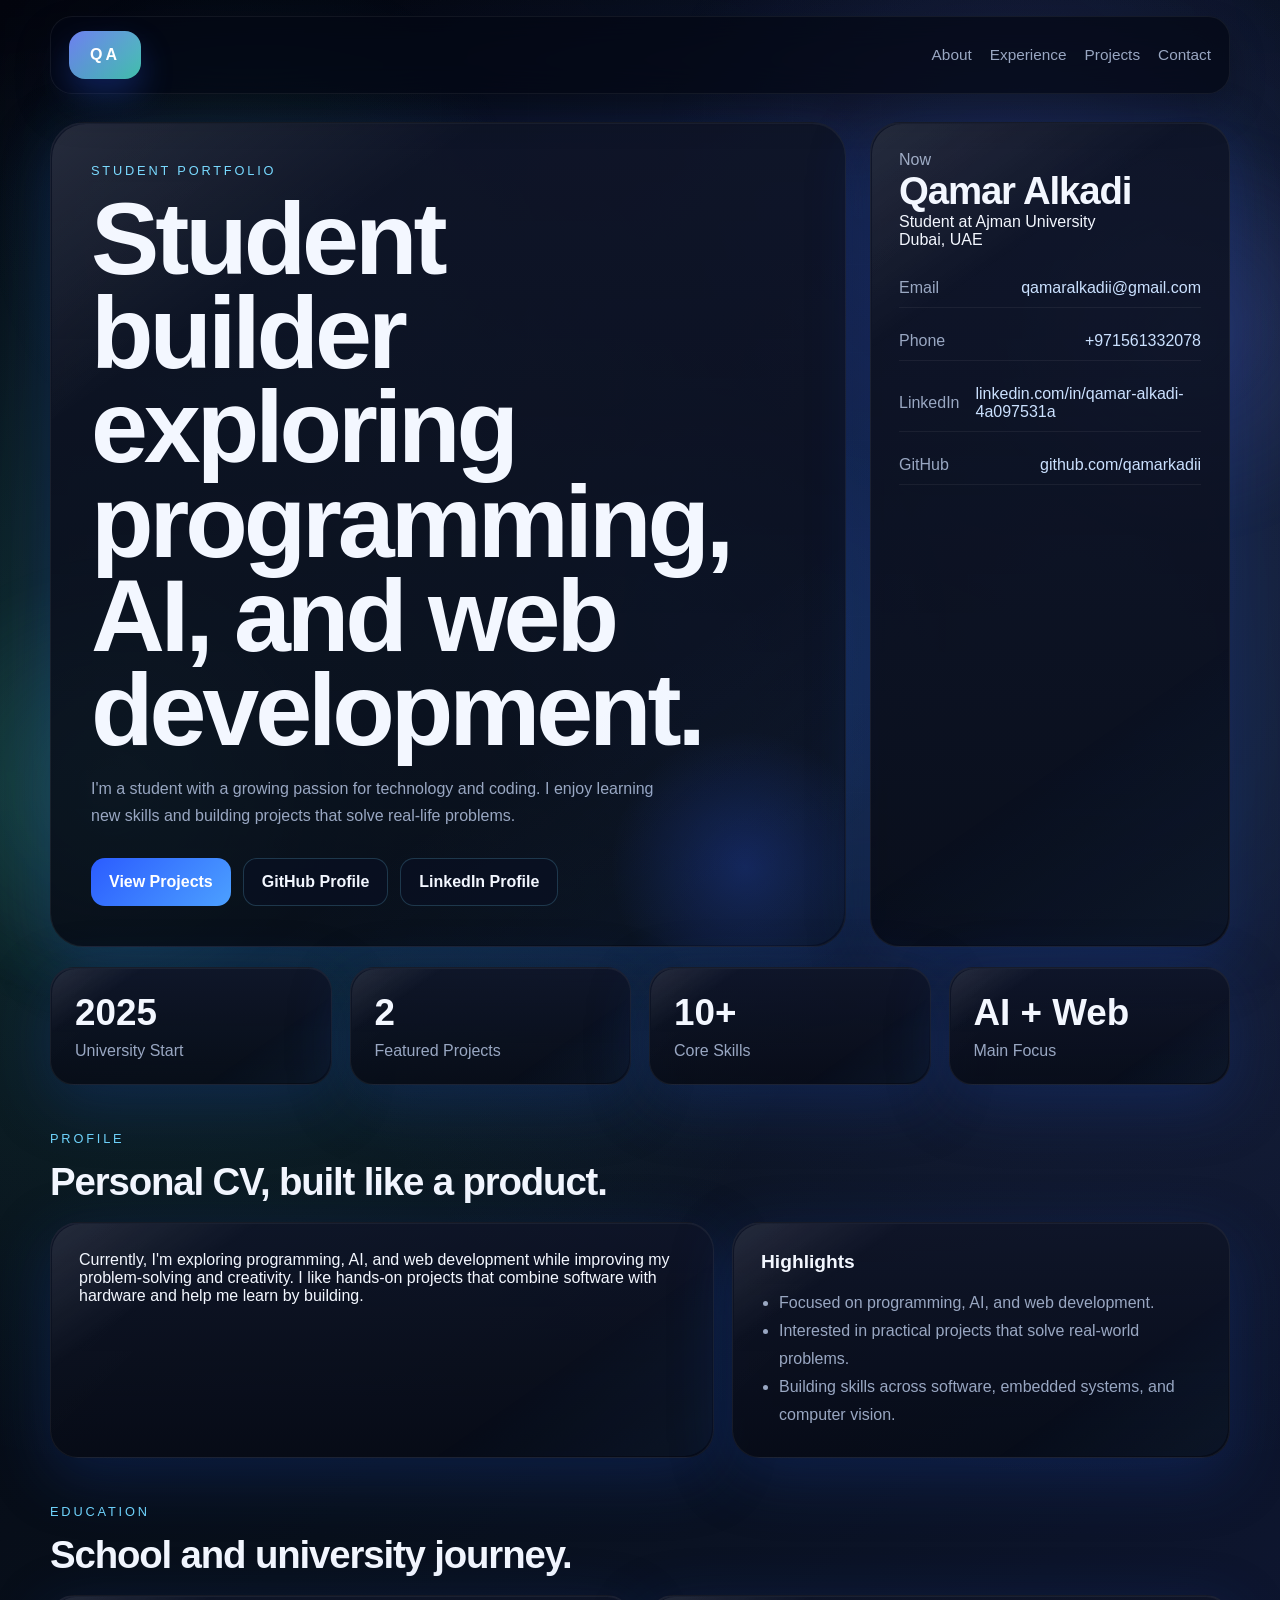
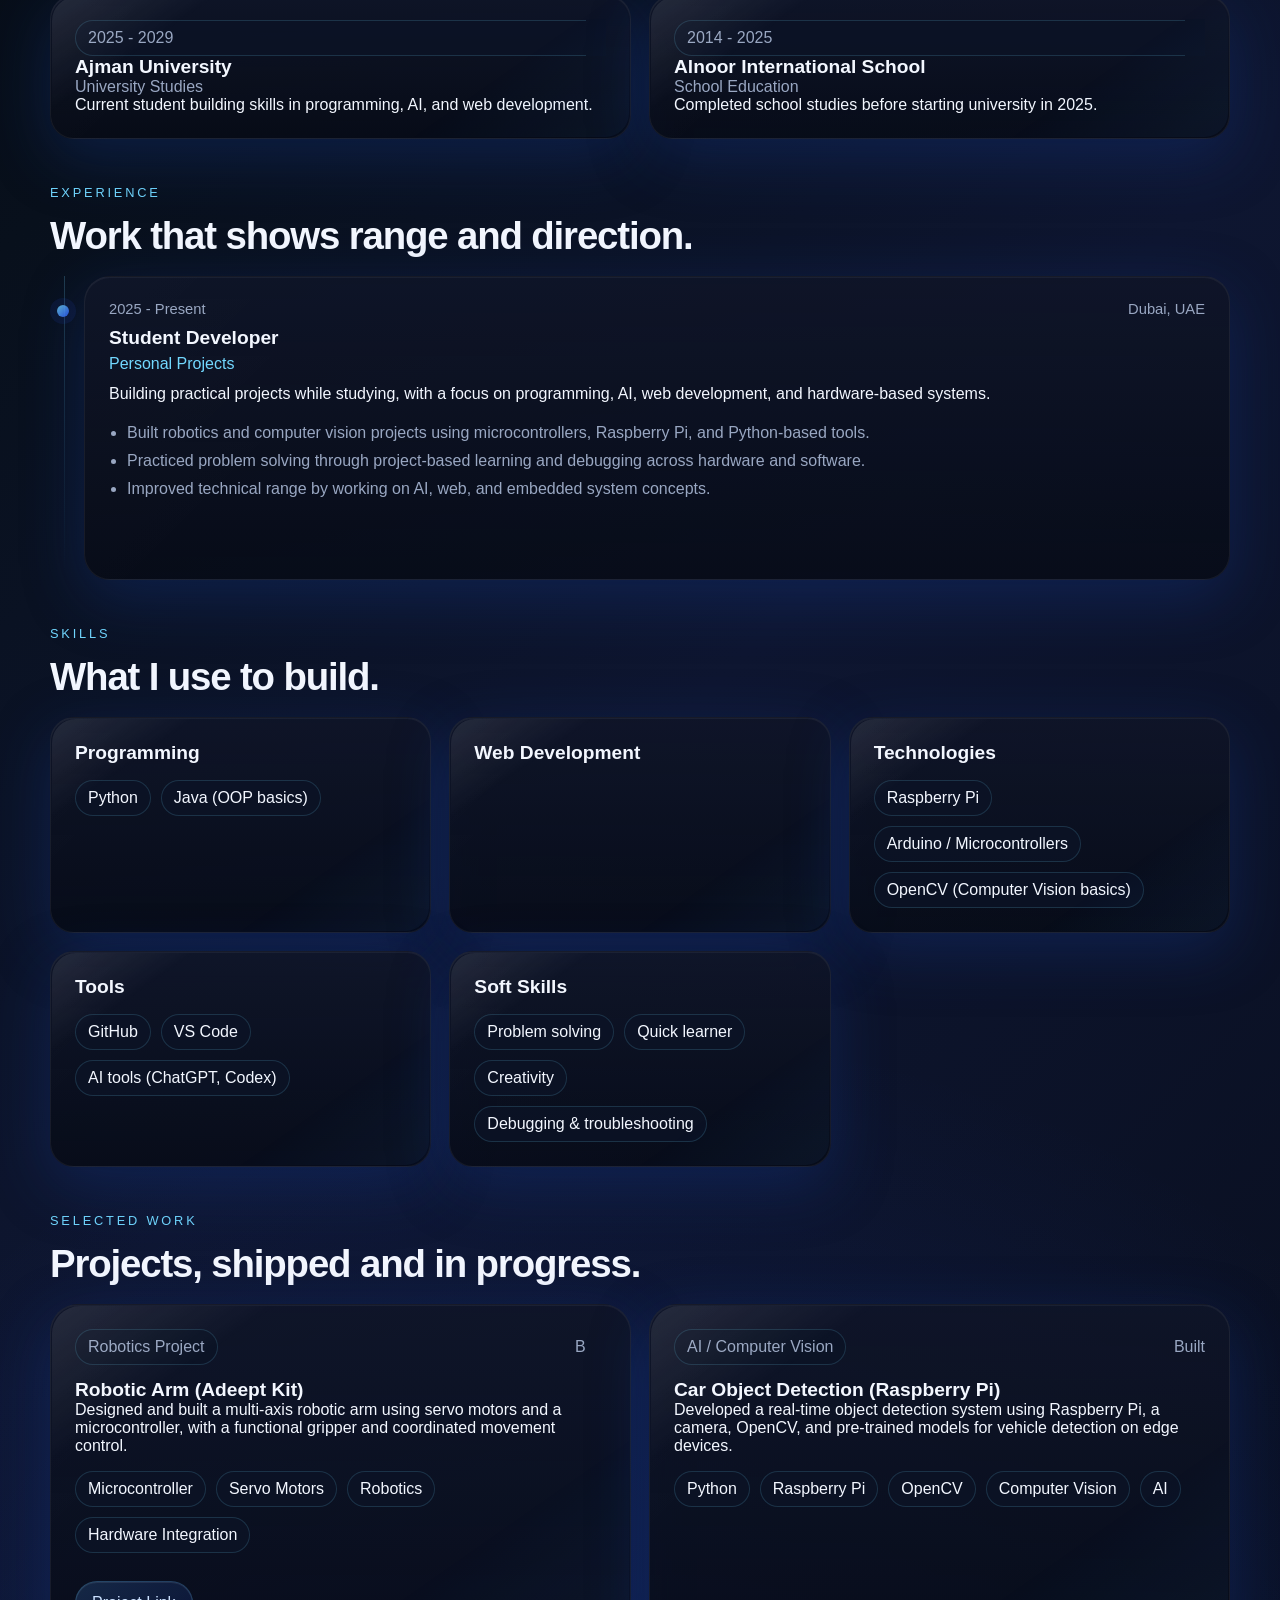
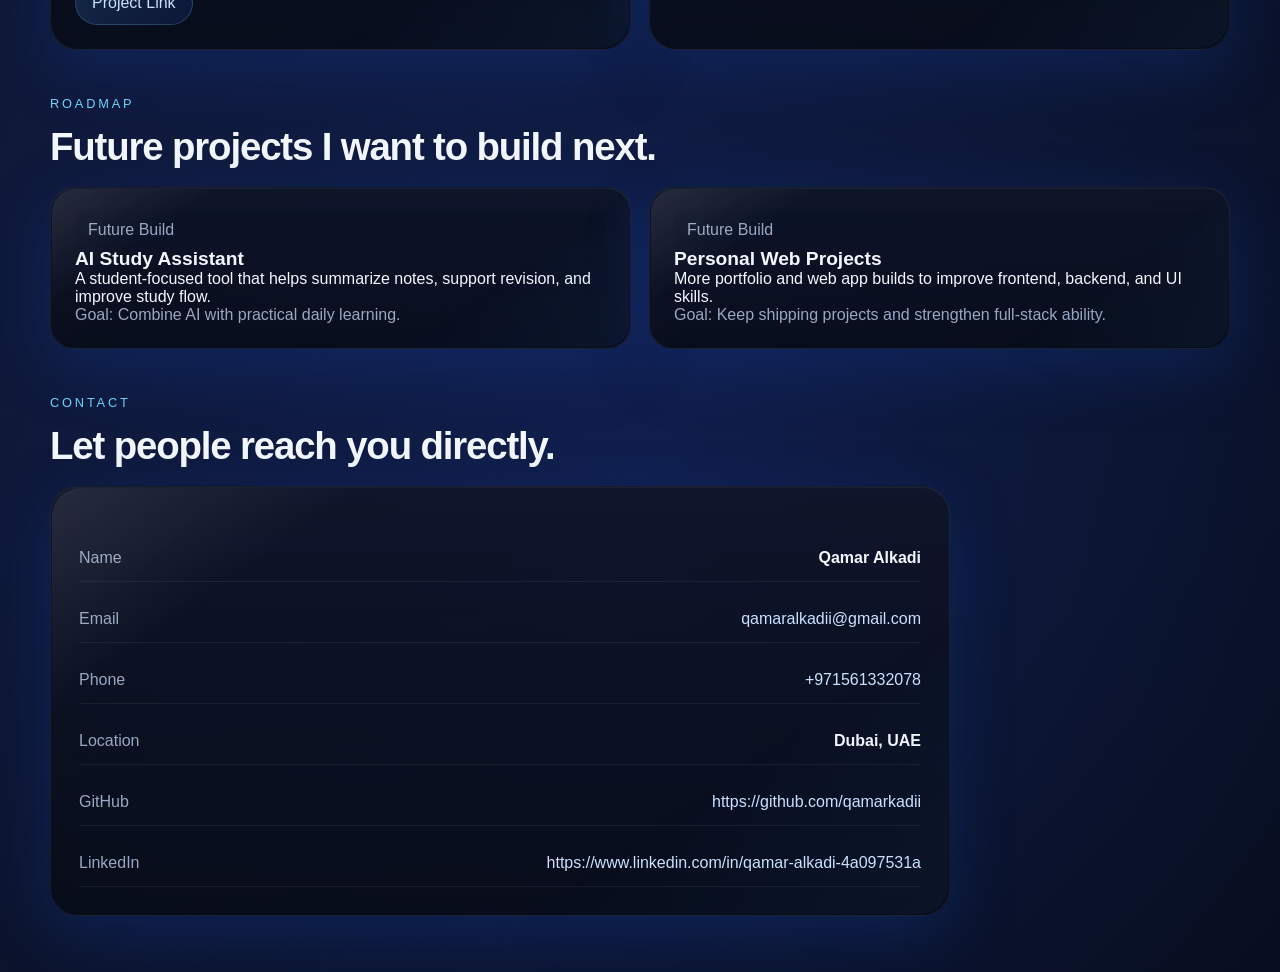
==== index.html @ 3e3adcb0 "Add files via upload" ====
<!DOCTYPE html>
<html lang="en">
<head>
    <meta charset="UTF-8">
    <meta name="viewport" content="width=device-width, initial-scale=1.0">
    <title>Qamar Alkadi | Portfolio</title>
    <link rel="stylesheet" href="static/styles.css">
</head>
<body>
    <div class="site-bg"></div>
    <header class="topbar">
        <a class="brand" href="portfolio.html">QA</a>
        <nav>
            <a href="#about">About</a>
            <a href="#experience">Experience</a>
            <a href="#projects">Projects</a>
            <a href="#contact">Contact</a>
        </nav>
    </header>

    <main class="shell">
        <section class="hero">
            <div class="hero-copy">
                <p class="eyebrow">Student Portfolio</p>
                <h1>Student builder exploring programming, AI, and web development.</h1>
                <p class="lead">I'm a student with a growing passion for technology and coding. I enjoy learning new skills and building projects that solve real-life problems.</p>
                <div class="hero-actions">
                    <a class="button button-primary" href="#projects">View Projects</a>
                    <a class="button button-secondary" href="https://github.com/qamarkadii" target="_blank" rel="noreferrer">GitHub Profile</a>
                    <a class="button button-secondary" href="https://www.linkedin.com/in/qamar-alkadi-4a097531a" target="_blank" rel="noreferrer">LinkedIn Profile</a>
                </div>
            </div>
            <aside class="hero-panel">
                <p class="hero-label">Now</p>
                <h2>Qamar Alkadi</h2>
                <p>Student at Ajman University</p>
                <p>Dubai, UAE</p>
                <ul class="contact-list compact">
                    <li><span>Email</span><a href="mailto:qamaralkadii@gmail.com">qamaralkadii@gmail.com</a></li>
                    <li><span>Phone</span><a href="tel:+971561332078">+971561332078</a></li>
                    <li><span>LinkedIn</span><a href="https://www.linkedin.com/in/qamar-alkadi-4a097531a" target="_blank" rel="noreferrer">linkedin.com/in/qamar-alkadi-4a097531a</a></li>
                    <li><span>GitHub</span><a href="https://github.com/qamarkadii" target="_blank" rel="noreferrer">github.com/qamarkadii</a></li>
                </ul>
            </aside>
        </section>

        <section class="stats-grid">
            <article class="stat-card">
                <span>2025</span>
                <p>University Start</p>
            </article>
            <article class="stat-card">
                <span>2</span>
                <p>Featured Projects</p>
            </article>
            <article class="stat-card">
                <span>10+</span>
                <p>Core Skills</p>
            </article>
            <article class="stat-card">
                <span>AI + Web</span>
                <p>Main Focus</p>
            </article>
        </section>

        <section class="section" id="about">
            <div class="section-heading">
                <p class="eyebrow">Profile</p>
                <h2>Personal CV, built like a product.</h2>
            </div>
            <div class="about-grid">
                <article class="panel">
                    <p>Currently, I'm exploring programming, AI, and web development while improving my problem-solving and creativity. I like hands-on projects that combine software with hardware and help me learn by building.</p>
                </article>
                <article class="panel">
                    <h3>Highlights</h3>
                    <ul class="bullet-list">
                        <li>Focused on programming, AI, and web development.</li>
                        <li>Interested in practical projects that solve real-world problems.</li>
                        <li>Building skills across software, embedded systems, and computer vision.</li>
                    </ul>
                </article>
            </div>
        </section>

        <section class="section">
            <div class="section-heading">
                <p class="eyebrow">Education</p>
                <h2>School and university journey.</h2>
            </div>
            <div class="education-grid">
                <article class="education-card">
                    <div class="section-chip">2025 - 2029</div>
                    <h3>Ajman University</h3>
                    <p class="education-degree">University Studies</p>
                    <p>Current student building skills in programming, AI, and web development.</p>
                </article>
                <article class="education-card">
                    <div class="section-chip">2014 - 2025</div>
                    <h3>Alnoor International School</h3>
                    <p class="education-degree">School Education</p>
                    <p>Completed school studies before starting university in 2025.</p>
                </article>
            </div>
        </section>

        <section class="section" id="experience">
            <div class="section-heading">
                <p class="eyebrow">Experience</p>
                <h2>Work that shows range and direction.</h2>
            </div>
            <div class="timeline">
                <article class="timeline-card">
                    <div class="timeline-meta">
                        <span>2025 - Present</span>
                        <span>Dubai, UAE</span>
                    </div>
                    <h3>Student Developer</h3>
                    <p class="timeline-company">Personal Projects</p>
                    <p>Building practical projects while studying, with a focus on programming, AI, web development, and hardware-based systems.</p>
                    <ul class="bullet-list">
                        <li>Built robotics and computer vision projects using microcontrollers, Raspberry Pi, and Python-based tools.</li>
                        <li>Practiced problem solving through project-based learning and debugging across hardware and software.</li>
                        <li>Improved technical range by working on AI, web, and embedded system concepts.</li>
                    </ul>
                    <ul class="tag-list">
                        <li>Python</li>
                        <li>Java</li>
                        <li>HTML</li>
                        <li>CSS</li>
                        <li>OpenCV</li>
                        <li>Raspberry Pi</li>
                        <li>Arduino</li>
                    </ul>
                </article>
            </div>
        </section>

        <section class="section">
            <div class="section-heading">
                <p class="eyebrow">Skills</p>
                <h2>What I use to build.</h2>
            </div>
            <div class="skills-grid">
                <article class="skill-card">
                    <h3>Programming</h3>
                    <ul class="tag-list">
                        <li>Python</li>
                        <li>Java (OOP basics)</li>
                    </ul>
                </article>
                <article class="skill-card">
                    <h3>Web Development</h3>
                    <ul class="tag-list">
                        <li>HTML</li>
                        <li>CSS</li>
                    </ul>
                </article>
                <article class="skill-card">
                    <h3>Technologies</h3>
                    <ul class="tag-list">
                        <li>Raspberry Pi</li>
                        <li>Arduino / Microcontrollers</li>
                        <li>OpenCV (Computer Vision basics)</li>
                    </ul>
                </article>
                <article class="skill-card">
                    <h3>Tools</h3>
                    <ul class="tag-list">
                        <li>GitHub</li>
                        <li>VS Code</li>
                        <li>AI tools (ChatGPT, Codex)</li>
                    </ul>
                </article>
                <article class="skill-card">
                    <h3>Soft Skills</h3>
                    <ul class="tag-list">
                        <li>Problem solving</li>
                        <li>Quick learner</li>
                        <li>Creativity</li>
                        <li>Debugging &amp; troubleshooting</li>
                    </ul>
                </article>
            </div>
        </section>

        <section class="section" id="projects">
            <div class="section-heading">
                <p class="eyebrow">Selected Work</p>
                <h2>Projects, shipped and in progress.</h2>
            </div>
            <div class="project-grid">
                <article class="project-card">
                    <div class="project-top">
                        <span class="section-chip">Robotics Project</span>
                        <span class="project-status">Built</span>
                    </div>
                    <h3>Robotic Arm (Adeept Kit)</h3>
                    <p>Designed and built a multi-axis robotic arm using servo motors and a microcontroller, with a functional gripper and coordinated movement control.</p>
                    <ul class="tag-list">
                        <li>Microcontroller</li>
                        <li>Servo Motors</li>
                        <li>Robotics</li>
                        <li>Hardware Integration</li>
                    </ul>
                    <div class="project-links">
                        <a href="https://github.com/qamarkadii" target="_blank" rel="noreferrer">Project Link</a>
                    </div>
                </article>
                <article class="project-card">
                    <div class="project-top">
                        <span class="section-chip">AI / Computer Vision</span>
                        <span class="project-status">Built</span>
                    </div>
                    <h3>Car Object Detection (Raspberry Pi)</h3>
                    <p>Developed a real-time object detection system using Raspberry Pi, a camera, OpenCV, and pre-trained models for vehicle detection on edge devices.</p>
                    <ul class="tag-list">
                        <li>Python</li>
                        <li>Raspberry Pi</li>
                        <li>OpenCV</li>
                        <li>Computer Vision</li>
                        <li>AI</li>
                    </ul>
                    <div class="project-links">
                        <a href="https://github.com/qamarkadii" target="_blank" rel="noreferrer">Project Link</a>
                    </div>
                </article>
            </div>
        </section>

        <section class="section">
            <div class="section-heading">
                <p class="eyebrow">Roadmap</p>
                <h2>Future projects I want to build next.</h2>
            </div>
            <div class="future-grid">
                <article class="future-card">
                    <div class="section-chip">Future Build</div>
                    <h3>AI Study Assistant</h3>
                    <p>A student-focused tool that helps summarize notes, support revision, and improve study flow.</p>
                    <p class="future-goal">Goal: Combine AI with practical daily learning.</p>
                </article>
                <article class="future-card">
                    <div class="section-chip">Future Build</div>
                    <h3>Personal Web Projects</h3>
                    <p>More portfolio and web app builds to improve frontend, backend, and UI skills.</p>
                    <p class="future-goal">Goal: Keep shipping projects and strengthen full-stack ability.</p>
                </article>
            </div>
        </section>

        <section class="section" id="contact">
            <div class="section-heading">
                <p class="eyebrow">Contact</p>
                <h2>Let people reach you directly.</h2>
            </div>
            <article class="panel contact-panel">
                <ul class="contact-list">
                    <li><span>Name</span><strong>Qamar Alkadi</strong></li>
                    <li><span>Email</span><a href="mailto:qamaralkadii@gmail.com">qamaralkadii@gmail.com</a></li>
                    <li><span>Phone</span><a href="tel:+971561332078">+971561332078</a></li>
                    <li><span>Location</span><strong>Dubai, UAE</strong></li>
                    <li><span>GitHub</span><a href="https://github.com/qamarkadii" target="_blank" rel="noreferrer">https://github.com/qamarkadii</a></li>
                    <li><span>LinkedIn</span><a href="https://www.linkedin.com/in/qamar-alkadi-4a097531a" target="_blank" rel="noreferrer">https://www.linkedin.com/in/qamar-alkadi-4a097531a</a></li>
                </ul>
            </article>
        </section>
    </main>

</body>
</html>
---- static/styles.css ----
:root {
    --bg: #05070d;
    --bg-soft: #0b1120;
    --panel: rgba(11, 17, 32, 0.78);
    --panel-strong: rgba(7, 11, 22, 0.94);
    --line: rgba(107, 153, 255, 0.16);
    --ink: #f3f7ff;
    --muted: #99a7c2;
    --blue: #2b5cff;
    --blue-soft: #4ca0ff;
    --blue-deep: #0f1b45;
    --cyan: #72d8ff;
    --violet: #7286ff;
    --teal: #52f3d5;
    --glow: 0 18px 60px rgba(21, 57, 144, 0.35);
    --shadow-deep: 0 30px 80px rgba(2, 6, 20, 0.55);
    --lift: translateY(-8px) rotateX(4deg) rotateY(-4deg);
}

* {
    box-sizing: border-box;
}

html {
    scroll-behavior: smooth;
}

body {
    position: relative;
    margin: 0;
    min-height: 100vh;
    font-family: "Segoe UI", "Trebuchet MS", sans-serif;
    color: var(--ink);
    background:
        radial-gradient(circle at 12% 18%, rgba(82, 243, 213, 0.16), transparent 20%),
        radial-gradient(circle at 84% 14%, rgba(114, 134, 255, 0.18), transparent 24%),
        radial-gradient(circle at 50% 88%, rgba(43, 92, 255, 0.20), transparent 28%),
        linear-gradient(135deg, #02040b 0%, #08101c 34%, #0e1631 55%, #060a14 100%);
}

body::before,
body::after {
    content: "";
    position: fixed;
    inset: 0;
    pointer-events: none;
}

body::before {
    z-index: -3;
    background:
        linear-gradient(rgba(255, 255, 255, 0.028) 1px, transparent 1px),
        linear-gradient(90deg, rgba(255, 255, 255, 0.028) 1px, transparent 1px);
    background-size: 88px 88px;
    mask-image: radial-gradient(circle at center, black 45%, transparent 88%);
    opacity: 0.38;
}

body::after {
    z-index: -3;
    background: conic-gradient(from 180deg at 50% 50%, rgba(82, 243, 213, 0.08), rgba(114, 134, 255, 0.08), rgba(43, 92, 255, 0.08), rgba(82, 243, 213, 0.08));
    filter: blur(80px);
    opacity: 0.65;
}

a {
    color: #cbe1ff;
    text-decoration: none;
    transition: color 180ms ease, text-shadow 180ms ease, opacity 180ms ease;
}

a:hover {
    color: #ffffff;
    text-shadow: 0 0 18px rgba(114, 216, 255, 0.45);
}

.site-bg,
.site-bg::before,
.site-bg::after {
    content: "";
    position: fixed;
    pointer-events: none;
}

.site-bg {
    inset: 0;
    z-index: -2;
    background:
        radial-gradient(circle at 20% 25%, rgba(82, 243, 213, 0.08), transparent 22%),
        radial-gradient(circle at 78% 18%, rgba(114, 134, 255, 0.10), transparent 28%),
        radial-gradient(circle at 55% 70%, rgba(43, 92, 255, 0.14), transparent 26%);
}

.site-bg::before {
    top: 120px;
    right: -120px;
    width: 420px;
    height: 420px;
    border-radius: 999px;
    filter: blur(16px);
    background: radial-gradient(circle, rgba(114, 134, 255, 0.20), transparent 68%);
}

.site-bg::after {
    bottom: -120px;
    left: -120px;
    width: 460px;
    height: 460px;
    border-radius: 999px;
    filter: blur(18px);
    background: radial-gradient(circle, rgba(82, 243, 213, 0.16), transparent 68%);
}

.mouse-glow {
    position: fixed;
    top: 0;
    left: 0;
    width: 320px;
    height: 320px;
    margin: -160px 0 0 -160px;
    border-radius: 50%;
    pointer-events: none;
    z-index: 0;
    opacity: 0;
    background:
        radial-gradient(circle, rgba(114, 216, 255, 0.18) 0%, rgba(76, 160, 255, 0.12) 28%, rgba(82, 243, 213, 0.10) 44%, transparent 72%);
    filter: blur(18px);
    mix-blend-mode: screen;
    transition: opacity 220ms ease, width 220ms ease, height 220ms ease, margin 220ms ease;
}

body.has-mouse-glow .mouse-glow {
    opacity: 1;
}

.mouse-glow.is-strong {
    width: 420px;
    height: 420px;
    margin: -210px 0 0 -210px;
}

.topbar {
    position: sticky;
    top: 0;
    z-index: 10;
    display: flex;
    justify-content: space-between;
    align-items: center;
    width: min(1180px, calc(100% - 32px));
    margin: 16px auto 0;
    padding: 14px 18px;
    border: 1px solid rgba(255, 255, 255, 0.06);
    border-radius: 22px;
    background: rgba(3, 8, 20, 0.72);
    box-shadow: 0 18px 36px rgba(0, 0, 0, 0.24);
    backdrop-filter: blur(16px);
}

.brand {
    display: inline-flex;
    align-items: center;
    justify-content: center;
    min-width: 72px;
    min-height: 48px;
    padding: 0 18px;
    border-radius: 16px;
    background:
        linear-gradient(135deg, rgba(114, 134, 255, 0.92), rgba(82, 243, 213, 0.78)),
        linear-gradient(180deg, rgba(255, 255, 255, 0.20), transparent);
    color: #fff;
    font-weight: 800;
    letter-spacing: 0.18em;
    box-shadow: 0 16px 32px rgba(43, 92, 255, 0.28);
}

nav {
    display: flex;
    gap: 18px;
    flex-wrap: wrap;
}

nav a {
    color: var(--muted);
    font-size: 0.96rem;
    position: relative;
}

nav a:hover {
    color: var(--ink);
}

nav a::after,
.project-links a::after,
.contact-list a::after {
    content: "";
    position: absolute;
    left: 0;
    bottom: -4px;
    width: 100%;
    height: 1px;
    transform: scaleX(0);
    transform-origin: left;
    background: linear-gradient(90deg, var(--cyan), transparent);
    transition: transform 180ms ease;
}

nav a:hover::after,
.project-links a:hover::after,
.contact-list a:hover::after {
    transform: scaleX(1);
}

.shell,
.editor-shell {
    width: min(1180px, calc(100% - 32px));
    margin: 0 auto;
    padding: 28px 0 56px;
    position: relative;
    z-index: 1;
}

.hero {
    display: grid;
    grid-template-columns: minmax(0, 1.35fr) 360px;
    gap: 24px;
    align-items: stretch;
    min-height: 74vh;
}

.hero-copy,
.hero-panel,
.panel,
.stat-card,
.education-card,
.timeline-card,
.project-card,
.future-card,
.skill-card,
.editor-panel {
    border: 1px solid rgba(255, 255, 255, 0.06);
    background:
        linear-gradient(180deg, rgba(15, 21, 40, 0.92), rgba(7, 11, 22, 0.84)),
        linear-gradient(135deg, rgba(255, 255, 255, 0.03), transparent 42%);
    box-shadow: var(--glow), inset 0 1px 0 rgba(255, 255, 255, 0.05);
    transform-style: preserve-3d;
    transition: transform 220ms ease, box-shadow 220ms ease, border-color 220ms ease;
}

.hero-copy:hover,
.hero-panel:hover,
.panel:hover,
.stat-card:hover,
.education-card:hover,
.timeline-card:hover,
.project-card:hover,
.future-card:hover,
.skill-card:hover {
    transform: var(--lift);
    box-shadow: var(--glow), var(--shadow-deep);
    border-color: rgba(114, 216, 255, 0.22);
}

.hero-copy {
    position: relative;
    padding: 40px;
    border-radius: 34px;
    overflow: hidden;
}

.hero-copy::after {
    content: "";
    position: absolute;
    inset: auto -40px -60px auto;
    width: 280px;
    height: 280px;
    border-radius: 50%;
    background: radial-gradient(circle, rgba(43, 92, 255, 0.25), transparent 68%);
}

.hero-copy::before,
.hero-panel::before,
.panel::before,
.stat-card::before,
.education-card::before,
.timeline-card::before,
.project-card::before,
.future-card::before,
.skill-card::before {
    content: "";
    position: absolute;
    inset: 1px;
    border-radius: inherit;
    background: linear-gradient(145deg, rgba(255, 255, 255, 0.12), transparent 22%, transparent 70%, rgba(76, 160, 255, 0.08));
    pointer-events: none;
    opacity: 0.8;
}

.hero-panel {
    position: relative;
    padding: 28px;
    border-radius: 30px;
}

.eyebrow {
    margin: 0 0 14px;
    font-size: 0.8rem;
    color: var(--cyan);
    letter-spacing: 0.22em;
    text-transform: uppercase;
}

h1,
h2,
h3,
p {
    margin: 0;
}

h1 {
    max-width: 10ch;
    font-size: clamp(3.2rem, 8vw, 6.4rem);
    line-height: 0.92;
    letter-spacing: -0.04em;
}

h2 {
    font-size: clamp(1.8rem, 3vw, 2.8rem);
    letter-spacing: -0.03em;
}

h3 {
    font-size: 1.2rem;
}

.lead {
    max-width: 64ch;
    margin-top: 18px;
    color: var(--muted);
    line-height: 1.7;
}

.hero-actions,
.editor-actions,
.project-links {
    display: flex;
    gap: 12px;
    flex-wrap: wrap;
    margin-top: 28px;
}

.button {
    display: inline-flex;
    align-items: center;
    justify-content: center;
    min-height: 48px;
    padding: 0 18px;
    border-radius: 14px;
    font-weight: 700;
}

.button-primary {
    background: linear-gradient(135deg, var(--blue), var(--blue-soft));
    color: #fff;
}

.button-secondary {
    border: 1px solid rgba(114, 216, 255, 0.2);
    background: rgba(10, 17, 35, 0.74);
    color: var(--ink);
}

.hero-label,
.timeline-meta,
.section-chip,
.project-status,
.education-degree,
.future-goal,
.contact-list span {
    color: var(--muted);
}

.contact-list {
    list-style: none;
    padding: 0;
    margin: 20px 0 0;
    display: grid;
    gap: 14px;
}

.contact-list li {
    display: flex;
    justify-content: space-between;
    gap: 16px;
    align-items: center;
    padding: 14px 0;
    border-bottom: 1px solid rgba(255, 255, 255, 0.06);
}

.contact-list.compact li {
    padding: 10px 0;
}

.stats-grid,
.about-grid,
.education-grid,
.skills-grid,
.project-grid,
.future-grid {
    display: grid;
    gap: 18px;
}

.stats-grid {
    margin-top: 20px;
    grid-template-columns: repeat(4, minmax(0, 1fr));
}

.stat-card,
.education-card,
.future-card,
.skill-card {
    padding: 24px;
    border-radius: 24px;
}

.stat-card span {
    display: block;
    font-size: 2.3rem;
    font-weight: 800;
    margin-bottom: 8px;
}

.stat-card p {
    color: var(--muted);
}

.section {
    margin-top: 28px;
    padding-top: 18px;
}

.section-heading {
    margin-bottom: 18px;
}

.about-grid {
    grid-template-columns: 1.2fr 0.9fr;
}

.panel {
    position: relative;
    padding: 28px;
    border-radius: 28px;
}

.bullet-list {
    margin: 16px 0 0;
    padding-left: 18px;
    color: var(--muted);
    line-height: 1.75;
}

.education-grid {
    grid-template-columns: repeat(2, minmax(0, 1fr));
}

.timeline {
    position: relative;
    display: grid;
    gap: 18px;
}

.timeline::before {
    content: "";
    position: absolute;
    top: 0;
    bottom: 0;
    left: 14px;
    width: 1px;
    background: linear-gradient(180deg, rgba(114, 216, 255, 0.22), rgba(43, 92, 255, 0));
}

.timeline-card {
    position: relative;
    margin-left: 34px;
    padding: 24px;
    border-radius: 26px;
}

.timeline-card::before {
    content: "";
    position: absolute;
    top: 28px;
    left: -28px;
    width: 12px;
    height: 12px;
    border-radius: 50%;
    background: linear-gradient(135deg, var(--cyan), var(--blue));
    box-shadow: 0 0 0 7px rgba(43, 92, 255, 0.12);
}

.timeline-meta {
    display: flex;
    justify-content: space-between;
    gap: 12px;
    font-size: 0.92rem;
    margin-bottom: 10px;
}

.timeline-company {
    margin: 6px 0 12px;
    color: var(--cyan);
}

.skills-grid {
    grid-template-columns: repeat(3, minmax(0, 1fr));
}

.tag-list {
    list-style: none;
    padding: 0;
    margin: 16px 0 0;
    display: flex;
    flex-wrap: wrap;
    gap: 10px;
}

.tag-list li,
.section-chip {
    padding: 8px 12px;
    border-radius: 999px;
    border: 1px solid rgba(114, 216, 255, 0.16);
    background: rgba(12, 19, 38, 0.8);
}

.project-grid {
    grid-template-columns: repeat(2, minmax(0, 1fr));
}

.project-card {
    position: relative;
    padding: 24px;
    border-radius: 28px;
}

.project-top {
    display: flex;
    justify-content: space-between;
    gap: 12px;
    align-items: center;
    margin-bottom: 14px;
}

.future-grid {
    grid-template-columns: repeat(2, minmax(0, 1fr));
}

.contact-panel {
    max-width: 900px;
}

.editor-body {
    background:
        radial-gradient(circle at top right, rgba(43, 92, 255, 0.22), transparent 28%),
        linear-gradient(180deg, #04070d, #091120);
}

.editor-panel {
    padding: 32px;
    border-radius: 30px;
    margin-top: 18px;
}

.project-links a,
.contact-list a {
    position: relative;
    z-index: 3;
    pointer-events: auto;
}

.project-links a {
    display: inline-flex;
    align-items: center;
    gap: 10px;
    padding: 12px 16px;
    border-radius: 999px;
    background: linear-gradient(135deg, rgba(76, 160, 255, 0.18), rgba(43, 92, 255, 0.12));
    border: 1px solid rgba(114, 216, 255, 0.2);
    box-shadow: inset 0 1px 0 rgba(255, 255, 255, 0.08);
}

.hero-actions a,
nav a,
.brand {
    position: relative;
    z-index: 3;
    pointer-events: auto;
}

.project-links a:hover {
    background: linear-gradient(135deg, rgba(76, 160, 255, 0.26), rgba(43, 92, 255, 0.18));
}

textarea {
    width: 100%;
    min-height: 70vh;
    margin-top: 18px;
    padding: 18px;
    border-radius: 18px;
    border: 1px solid rgba(114, 216, 255, 0.16);
    background: rgba(5, 10, 20, 0.94);
    color: var(--ink);
    font: 14px/1.6 "Consolas", "Courier New", monospace;
    resize: vertical;
}

.save-message {
    margin-top: 12px;
    color: var(--cyan);
}

@media (max-width: 980px) {
    .hero,
    .about-grid,
    .education-grid,
    .skills-grid,
    .project-grid,
    .future-grid,
    .stats-grid {
        grid-template-columns: 1fr;
    }

    .hero {
        min-height: auto;
    }
}

@media (max-width: 700px) {
    .mouse-glow {
        display: none;
    }

    .topbar {
        align-items: flex-start;
        flex-direction: column;
        gap: 14px;
    }

    nav {
        gap: 12px;
    }

    .hero-copy,
    .hero-panel,
    .panel,
    .timeline-card,
    .project-card,
    .education-card,
    .future-card,
    .skill-card,
    .stat-card,
    .editor-panel {
        border-radius: 22px;
        padding: 20px;
    }

    h1 {
        font-size: clamp(2.5rem, 14vw, 4rem);
    }

    .timeline-card {
        margin-left: 24px;
    }

    .timeline-card::before {
        left: -20px;
    }
}
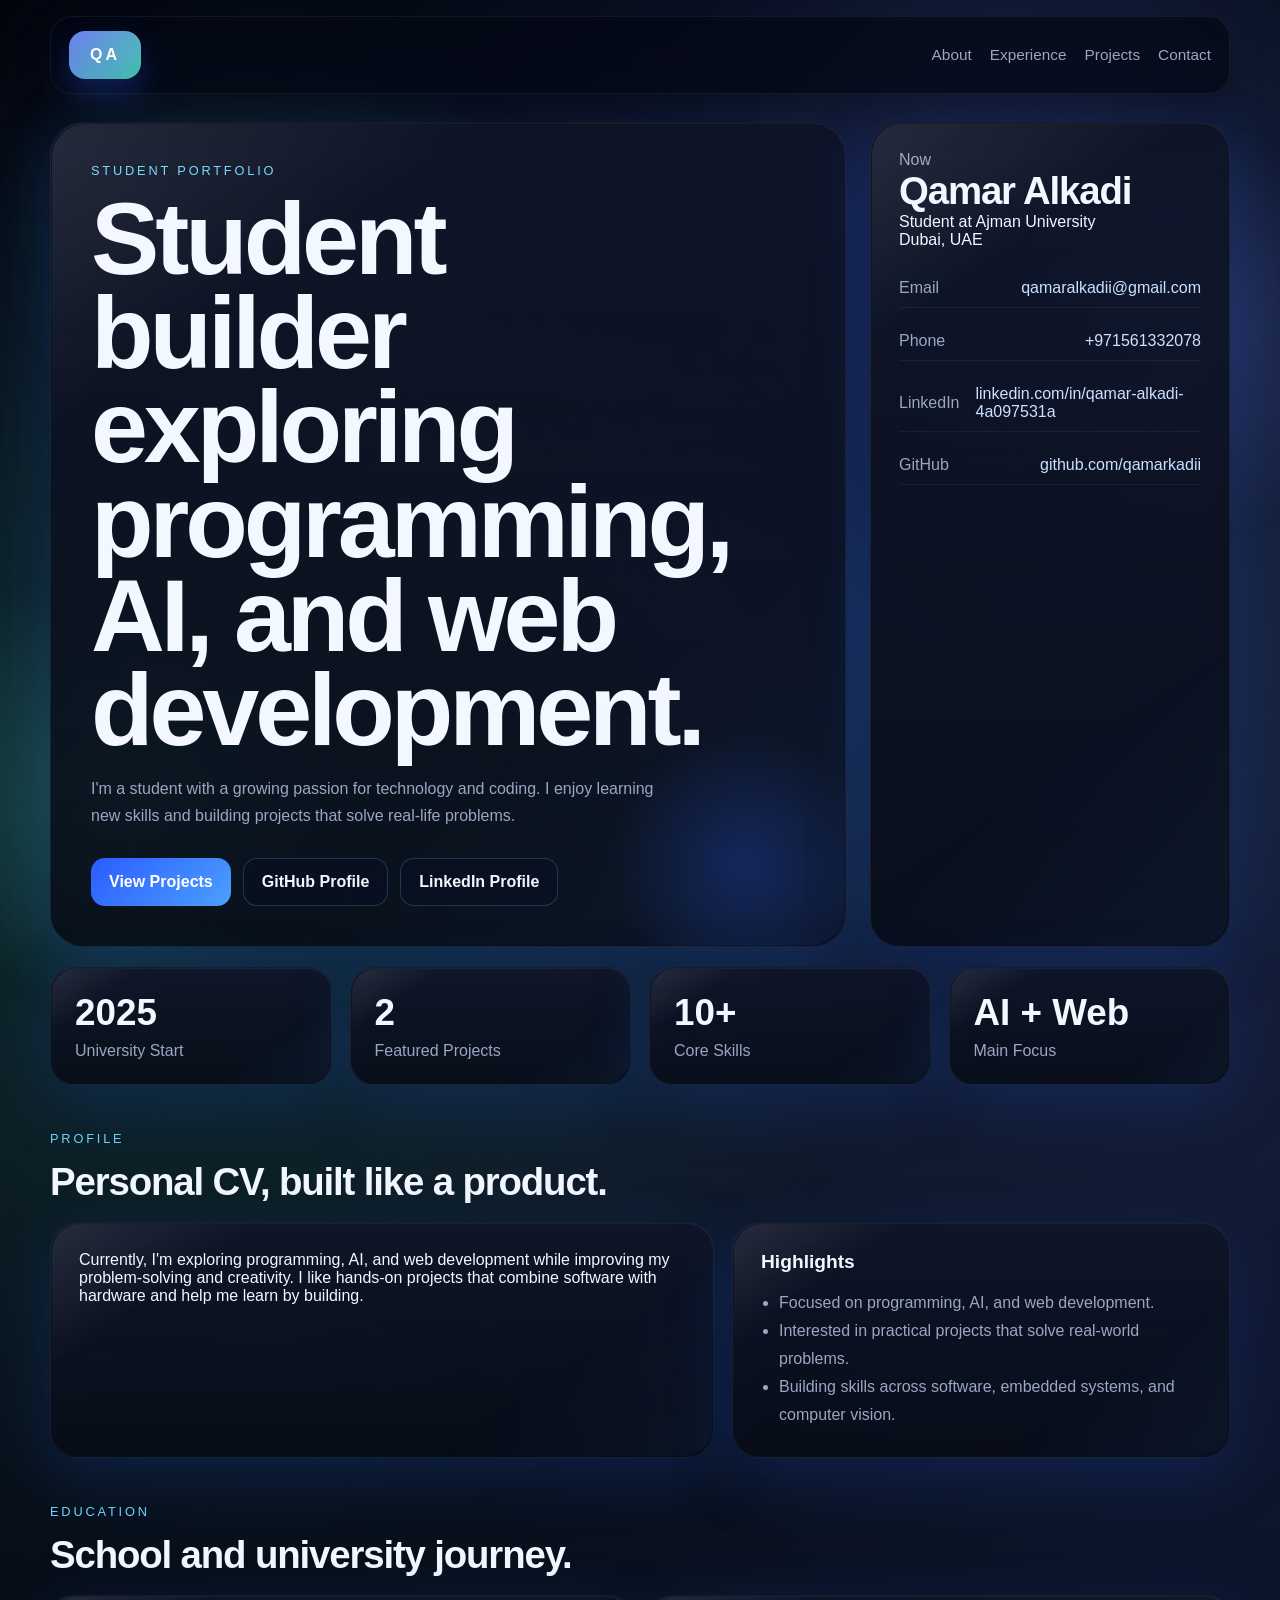
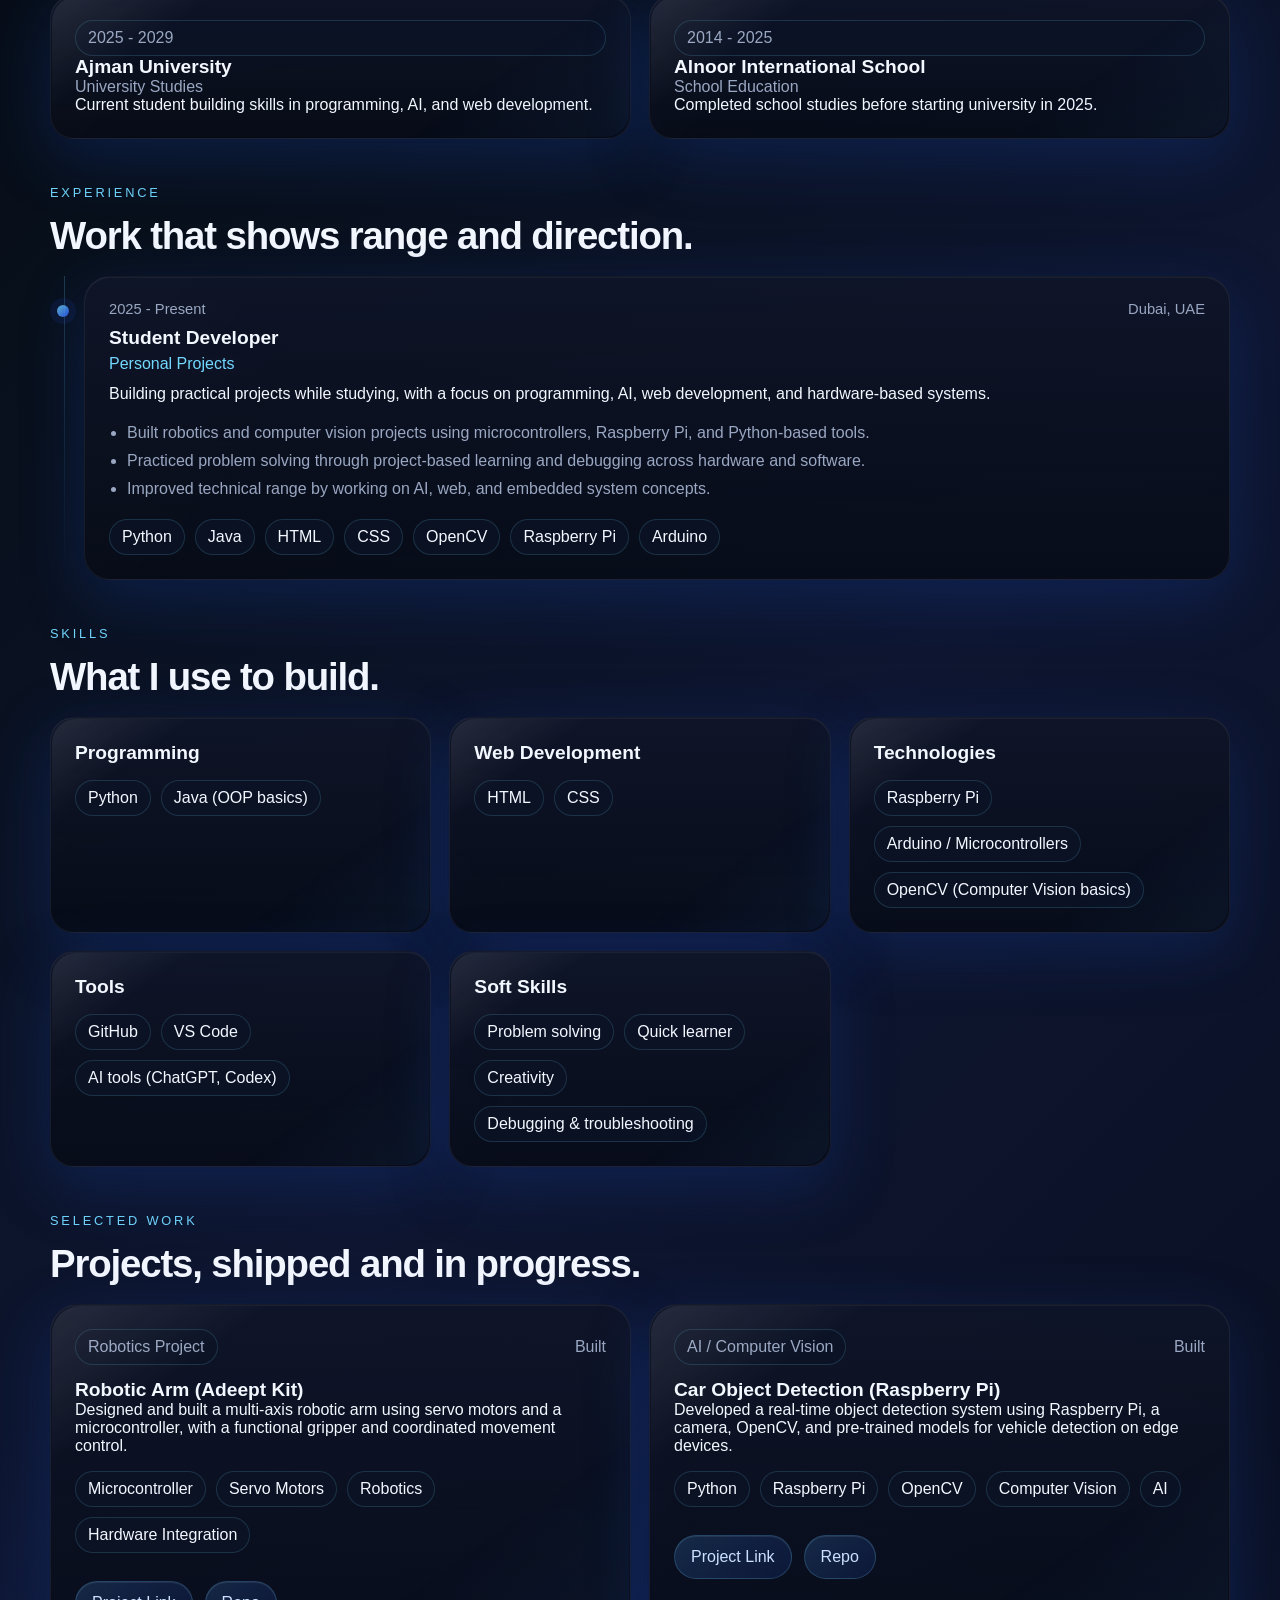
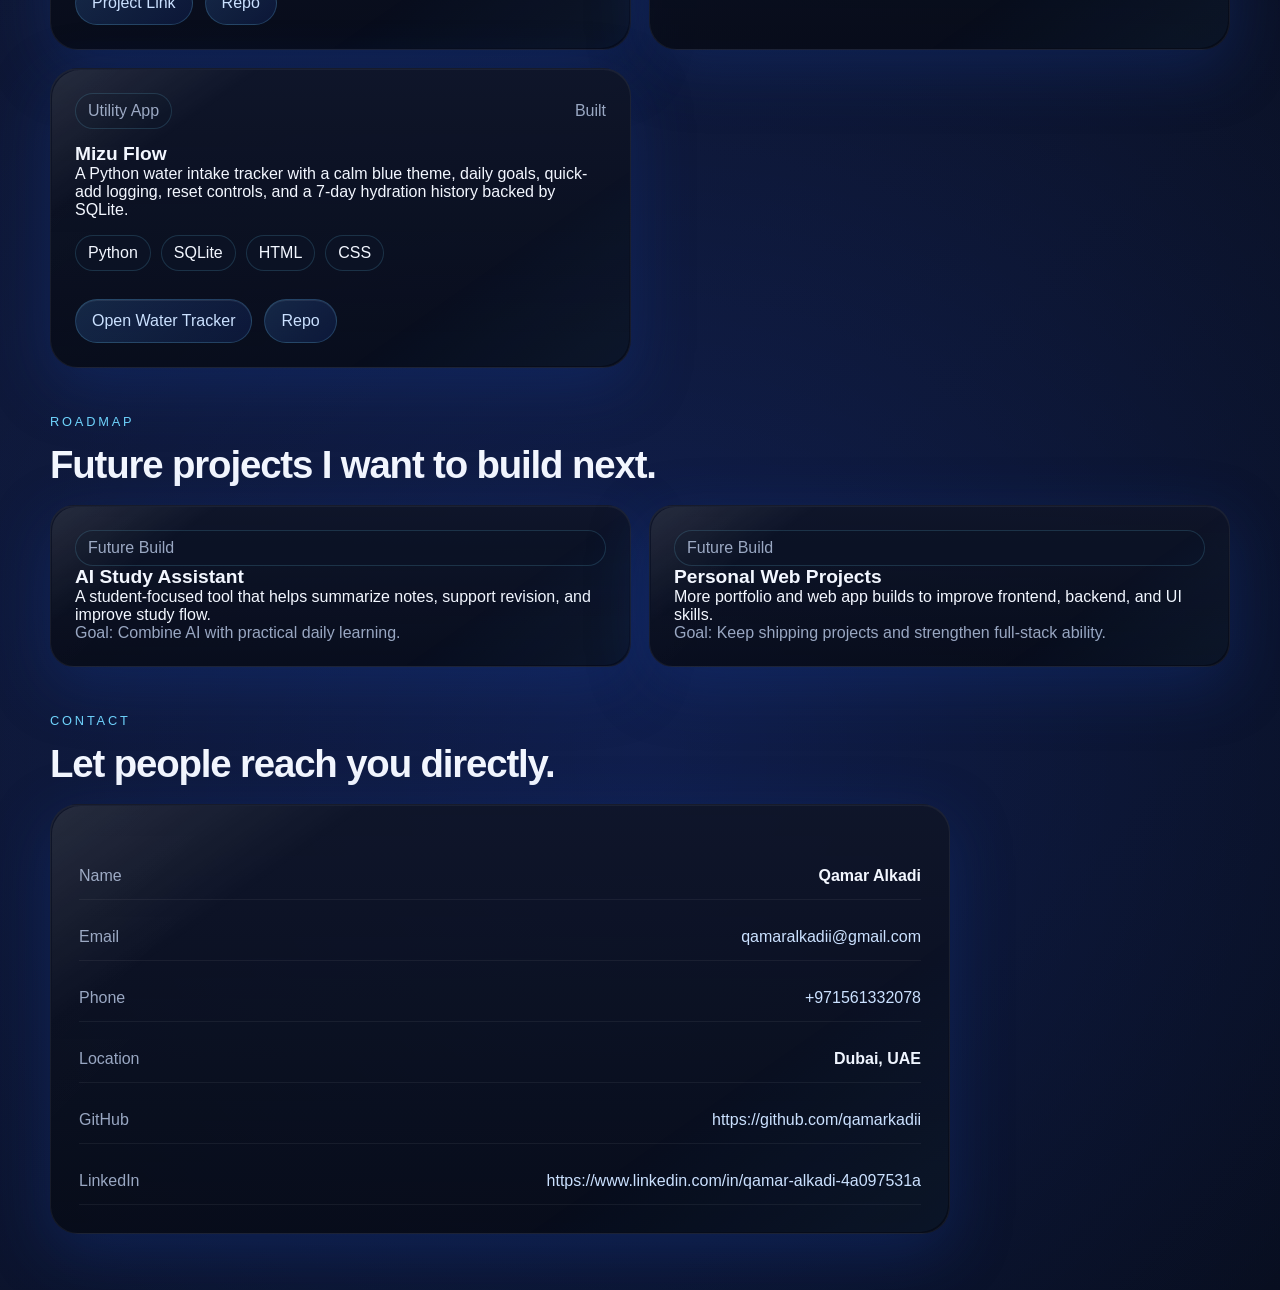
==== commit e08f2fae: "Rename portfolio.html to index.html" ====
--- a/index.html
+++ b/index.html
@@ -1,271 +1,291 @@
-<!DOCTYPE html>
-<html lang="en">
-<head>
-    <meta charset="UTF-8">
-    <meta name="viewport" content="width=device-width, initial-scale=1.0">
-    <title>Qamar Alkadi | Portfolio</title>
-    <link rel="stylesheet" href="static/styles.css">
-</head>
-<body>
-    <div class="site-bg"></div>
-    <header class="topbar">
-        <a class="brand" href="portfolio.html">QA</a>
-        <nav>
-            <a href="#about">About</a>
-            <a href="#experience">Experience</a>
-            <a href="#projects">Projects</a>
-            <a href="#contact">Contact</a>
-        </nav>
-    </header>
-
-    <main class="shell">
-        <section class="hero">
-            <div class="hero-copy">
-                <p class="eyebrow">Student Portfolio</p>
-                <h1>Student builder exploring programming, AI, and web development.</h1>
-                <p class="lead">I'm a student with a growing passion for technology and coding. I enjoy learning new skills and building projects that solve real-life problems.</p>
-                <div class="hero-actions">
-                    <a class="button button-primary" href="#projects">View Projects</a>
-                    <a class="button button-secondary" href="https://github.com/qamarkadii" target="_blank" rel="noreferrer">GitHub Profile</a>
-                    <a class="button button-secondary" href="https://www.linkedin.com/in/qamar-alkadi-4a097531a" target="_blank" rel="noreferrer">LinkedIn Profile</a>
-                </div>
-            </div>
-            <aside class="hero-panel">
-                <p class="hero-label">Now</p>
-                <h2>Qamar Alkadi</h2>
-                <p>Student at Ajman University</p>
-                <p>Dubai, UAE</p>
-                <ul class="contact-list compact">
-                    <li><span>Email</span><a href="mailto:qamaralkadii@gmail.com">qamaralkadii@gmail.com</a></li>
-                    <li><span>Phone</span><a href="tel:+971561332078">+971561332078</a></li>
-                    <li><span>LinkedIn</span><a href="https://www.linkedin.com/in/qamar-alkadi-4a097531a" target="_blank" rel="noreferrer">linkedin.com/in/qamar-alkadi-4a097531a</a></li>
-                    <li><span>GitHub</span><a href="https://github.com/qamarkadii" target="_blank" rel="noreferrer">github.com/qamarkadii</a></li>
-                </ul>
-            </aside>
-        </section>
-
-        <section class="stats-grid">
-            <article class="stat-card">
-                <span>2025</span>
-                <p>University Start</p>
-            </article>
-            <article class="stat-card">
-                <span>2</span>
-                <p>Featured Projects</p>
-            </article>
-            <article class="stat-card">
-                <span>10+</span>
-                <p>Core Skills</p>
-            </article>
-            <article class="stat-card">
-                <span>AI + Web</span>
-                <p>Main Focus</p>
-            </article>
-        </section>
-
-        <section class="section" id="about">
-            <div class="section-heading">
-                <p class="eyebrow">Profile</p>
-                <h2>Personal CV, built like a product.</h2>
-            </div>
-            <div class="about-grid">
-                <article class="panel">
-                    <p>Currently, I'm exploring programming, AI, and web development while improving my problem-solving and creativity. I like hands-on projects that combine software with hardware and help me learn by building.</p>
-                </article>
-                <article class="panel">
-                    <h3>Highlights</h3>
-                    <ul class="bullet-list">
-                        <li>Focused on programming, AI, and web development.</li>
-                        <li>Interested in practical projects that solve real-world problems.</li>
-                        <li>Building skills across software, embedded systems, and computer vision.</li>
-                    </ul>
-                </article>
-            </div>
-        </section>
-
-        <section class="section">
-            <div class="section-heading">
-                <p class="eyebrow">Education</p>
-                <h2>School and university journey.</h2>
-            </div>
-            <div class="education-grid">
-                <article class="education-card">
-                    <div class="section-chip">2025 - 2029</div>
-                    <h3>Ajman University</h3>
-                    <p class="education-degree">University Studies</p>
-                    <p>Current student building skills in programming, AI, and web development.</p>
-                </article>
-                <article class="education-card">
-                    <div class="section-chip">2014 - 2025</div>
-                    <h3>Alnoor International School</h3>
-                    <p class="education-degree">School Education</p>
-                    <p>Completed school studies before starting university in 2025.</p>
-                </article>
-            </div>
-        </section>
-
-        <section class="section" id="experience">
-            <div class="section-heading">
-                <p class="eyebrow">Experience</p>
-                <h2>Work that shows range and direction.</h2>
-            </div>
-            <div class="timeline">
-                <article class="timeline-card">
-                    <div class="timeline-meta">
-                        <span>2025 - Present</span>
-                        <span>Dubai, UAE</span>
-                    </div>
-                    <h3>Student Developer</h3>
-                    <p class="timeline-company">Personal Projects</p>
-                    <p>Building practical projects while studying, with a focus on programming, AI, web development, and hardware-based systems.</p>
-                    <ul class="bullet-list">
-                        <li>Built robotics and computer vision projects using microcontrollers, Raspberry Pi, and Python-based tools.</li>
-                        <li>Practiced problem solving through project-based learning and debugging across hardware and software.</li>
-                        <li>Improved technical range by working on AI, web, and embedded system concepts.</li>
-                    </ul>
-                    <ul class="tag-list">
-                        <li>Python</li>
-                        <li>Java</li>
-                        <li>HTML</li>
-                        <li>CSS</li>
-                        <li>OpenCV</li>
-                        <li>Raspberry Pi</li>
-                        <li>Arduino</li>
-                    </ul>
-                </article>
-            </div>
-        </section>
-
-        <section class="section">
-            <div class="section-heading">
-                <p class="eyebrow">Skills</p>
-                <h2>What I use to build.</h2>
-            </div>
-            <div class="skills-grid">
-                <article class="skill-card">
-                    <h3>Programming</h3>
-                    <ul class="tag-list">
-                        <li>Python</li>
-                        <li>Java (OOP basics)</li>
-                    </ul>
-                </article>
-                <article class="skill-card">
-                    <h3>Web Development</h3>
-                    <ul class="tag-list">
-                        <li>HTML</li>
-                        <li>CSS</li>
-                    </ul>
-                </article>
-                <article class="skill-card">
-                    <h3>Technologies</h3>
-                    <ul class="tag-list">
-                        <li>Raspberry Pi</li>
-                        <li>Arduino / Microcontrollers</li>
-                        <li>OpenCV (Computer Vision basics)</li>
-                    </ul>
-                </article>
-                <article class="skill-card">
-                    <h3>Tools</h3>
-                    <ul class="tag-list">
-                        <li>GitHub</li>
-                        <li>VS Code</li>
-                        <li>AI tools (ChatGPT, Codex)</li>
-                    </ul>
-                </article>
-                <article class="skill-card">
-                    <h3>Soft Skills</h3>
-                    <ul class="tag-list">
-                        <li>Problem solving</li>
-                        <li>Quick learner</li>
-                        <li>Creativity</li>
-                        <li>Debugging &amp; troubleshooting</li>
-                    </ul>
-                </article>
-            </div>
-        </section>
-
-        <section class="section" id="projects">
-            <div class="section-heading">
-                <p class="eyebrow">Selected Work</p>
-                <h2>Projects, shipped and in progress.</h2>
-            </div>
-            <div class="project-grid">
-                <article class="project-card">
-                    <div class="project-top">
-                        <span class="section-chip">Robotics Project</span>
-                        <span class="project-status">Built</span>
-                    </div>
-                    <h3>Robotic Arm (Adeept Kit)</h3>
-                    <p>Designed and built a multi-axis robotic arm using servo motors and a microcontroller, with a functional gripper and coordinated movement control.</p>
-                    <ul class="tag-list">
-                        <li>Microcontroller</li>
-                        <li>Servo Motors</li>
-                        <li>Robotics</li>
-                        <li>Hardware Integration</li>
-                    </ul>
-                    <div class="project-links">
-                        <a href="https://github.com/qamarkadii" target="_blank" rel="noreferrer">Project Link</a>
-                    </div>
-                </article>
-                <article class="project-card">
-                    <div class="project-top">
-                        <span class="section-chip">AI / Computer Vision</span>
-                        <span class="project-status">Built</span>
-                    </div>
-                    <h3>Car Object Detection (Raspberry Pi)</h3>
-                    <p>Developed a real-time object detection system using Raspberry Pi, a camera, OpenCV, and pre-trained models for vehicle detection on edge devices.</p>
-                    <ul class="tag-list">
-                        <li>Python</li>
-                        <li>Raspberry Pi</li>
-                        <li>OpenCV</li>
-                        <li>Computer Vision</li>
-                        <li>AI</li>
-                    </ul>
-                    <div class="project-links">
-                        <a href="https://github.com/qamarkadii" target="_blank" rel="noreferrer">Project Link</a>
-                    </div>
-                </article>
-            </div>
-        </section>
-
-        <section class="section">
-            <div class="section-heading">
-                <p class="eyebrow">Roadmap</p>
-                <h2>Future projects I want to build next.</h2>
-            </div>
-            <div class="future-grid">
-                <article class="future-card">
-                    <div class="section-chip">Future Build</div>
-                    <h3>AI Study Assistant</h3>
-                    <p>A student-focused tool that helps summarize notes, support revision, and improve study flow.</p>
-                    <p class="future-goal">Goal: Combine AI with practical daily learning.</p>
-                </article>
-                <article class="future-card">
-                    <div class="section-chip">Future Build</div>
-                    <h3>Personal Web Projects</h3>
-                    <p>More portfolio and web app builds to improve frontend, backend, and UI skills.</p>
-                    <p class="future-goal">Goal: Keep shipping projects and strengthen full-stack ability.</p>
-                </article>
-            </div>
-        </section>
-
-        <section class="section" id="contact">
-            <div class="section-heading">
-                <p class="eyebrow">Contact</p>
-                <h2>Let people reach you directly.</h2>
-            </div>
-            <article class="panel contact-panel">
-                <ul class="contact-list">
-                    <li><span>Name</span><strong>Qamar Alkadi</strong></li>
-                    <li><span>Email</span><a href="mailto:qamaralkadii@gmail.com">qamaralkadii@gmail.com</a></li>
-                    <li><span>Phone</span><a href="tel:+971561332078">+971561332078</a></li>
-                    <li><span>Location</span><strong>Dubai, UAE</strong></li>
-                    <li><span>GitHub</span><a href="https://github.com/qamarkadii" target="_blank" rel="noreferrer">https://github.com/qamarkadii</a></li>
-                    <li><span>LinkedIn</span><a href="https://www.linkedin.com/in/qamar-alkadi-4a097531a" target="_blank" rel="noreferrer">https://www.linkedin.com/in/qamar-alkadi-4a097531a</a></li>
-                </ul>
-            </article>
-        </section>
-    </main>
-
-</body>
-</html>
+<!DOCTYPE html>
+<html lang="en">
+<head>
+    <meta charset="UTF-8">
+    <meta name="viewport" content="width=device-width, initial-scale=1.0">
+    <title>Qamar Alkadi | Portfolio</title>
+    <link rel="stylesheet" href="static/styles.css">
+</head>
+<body>
+    <div class="site-bg"></div>
+    <header class="topbar">
+        <a class="brand" href="portfolio.html">QA</a>
+        <nav>
+            <a href="#about">About</a>
+            <a href="#experience">Experience</a>
+            <a href="#projects">Projects</a>
+            <a href="#contact">Contact</a>
+        </nav>
+    </header>
+
+    <main class="shell">
+        <section class="hero">
+            <div class="hero-copy">
+                <p class="eyebrow">Student Portfolio</p>
+                <h1>Student builder exploring programming, AI, and web development.</h1>
+                <p class="lead">I'm a student with a growing passion for technology and coding. I enjoy learning new skills and building projects that solve real-life problems.</p>
+                <div class="hero-actions">
+                    <a class="button button-primary" href="#projects">View Projects</a>
+                    <a class="button button-secondary" href="https://github.com/qamarkadii" target="_blank" rel="noreferrer">GitHub Profile</a>
+                    <a class="button button-secondary" href="https://www.linkedin.com/in/qamar-alkadi-4a097531a" target="_blank" rel="noreferrer">LinkedIn Profile</a>
+                </div>
+            </div>
+            <aside class="hero-panel">
+                <p class="hero-label">Now</p>
+                <h2>Qamar Alkadi</h2>
+                <p>Student at Ajman University</p>
+                <p>Dubai, UAE</p>
+                <ul class="contact-list compact">
+                    <li><span>Email</span><a href="mailto:qamaralkadii@gmail.com">qamaralkadii@gmail.com</a></li>
+                    <li><span>Phone</span><a href="tel:+971561332078">+971561332078</a></li>
+                    <li><span>LinkedIn</span><a href="https://www.linkedin.com/in/qamar-alkadi-4a097531a" target="_blank" rel="noreferrer">linkedin.com/in/qamar-alkadi-4a097531a</a></li>
+                    <li><span>GitHub</span><a href="https://github.com/qamarkadii" target="_blank" rel="noreferrer">github.com/qamarkadii</a></li>
+                </ul>
+            </aside>
+        </section>
+
+        <section class="stats-grid">
+            <article class="stat-card">
+                <span>2025</span>
+                <p>University Start</p>
+            </article>
+            <article class="stat-card">
+                <span>2</span>
+                <p>Featured Projects</p>
+            </article>
+            <article class="stat-card">
+                <span>10+</span>
+                <p>Core Skills</p>
+            </article>
+            <article class="stat-card">
+                <span>AI + Web</span>
+                <p>Main Focus</p>
+            </article>
+        </section>
+
+        <section class="section" id="about">
+            <div class="section-heading">
+                <p class="eyebrow">Profile</p>
+                <h2>Personal CV, built like a product.</h2>
+            </div>
+            <div class="about-grid">
+                <article class="panel">
+                    <p>Currently, I'm exploring programming, AI, and web development while improving my problem-solving and creativity. I like hands-on projects that combine software with hardware and help me learn by building.</p>
+                </article>
+                <article class="panel">
+                    <h3>Highlights</h3>
+                    <ul class="bullet-list">
+                        <li>Focused on programming, AI, and web development.</li>
+                        <li>Interested in practical projects that solve real-world problems.</li>
+                        <li>Building skills across software, embedded systems, and computer vision.</li>
+                    </ul>
+                </article>
+            </div>
+        </section>
+
+        <section class="section">
+            <div class="section-heading">
+                <p class="eyebrow">Education</p>
+                <h2>School and university journey.</h2>
+            </div>
+            <div class="education-grid">
+                <article class="education-card">
+                    <div class="section-chip">2025 - 2029</div>
+                    <h3>Ajman University</h3>
+                    <p class="education-degree">University Studies</p>
+                    <p>Current student building skills in programming, AI, and web development.</p>
+                </article>
+                <article class="education-card">
+                    <div class="section-chip">2014 - 2025</div>
+                    <h3>Alnoor International School</h3>
+                    <p class="education-degree">School Education</p>
+                    <p>Completed school studies before starting university in 2025.</p>
+                </article>
+            </div>
+        </section>
+
+        <section class="section" id="experience">
+            <div class="section-heading">
+                <p class="eyebrow">Experience</p>
+                <h2>Work that shows range and direction.</h2>
+            </div>
+            <div class="timeline">
+                <article class="timeline-card">
+                    <div class="timeline-meta">
+                        <span>2025 - Present</span>
+                        <span>Dubai, UAE</span>
+                    </div>
+                    <h3>Student Developer</h3>
+                    <p class="timeline-company">Personal Projects</p>
+                    <p>Building practical projects while studying, with a focus on programming, AI, web development, and hardware-based systems.</p>
+                    <ul class="bullet-list">
+                        <li>Built robotics and computer vision projects using microcontrollers, Raspberry Pi, and Python-based tools.</li>
+                        <li>Practiced problem solving through project-based learning and debugging across hardware and software.</li>
+                        <li>Improved technical range by working on AI, web, and embedded system concepts.</li>
+                    </ul>
+                    <ul class="tag-list">
+                        <li>Python</li>
+                        <li>Java</li>
+                        <li>HTML</li>
+                        <li>CSS</li>
+                        <li>OpenCV</li>
+                        <li>Raspberry Pi</li>
+                        <li>Arduino</li>
+                    </ul>
+                </article>
+            </div>
+        </section>
+
+        <section class="section">
+            <div class="section-heading">
+                <p class="eyebrow">Skills</p>
+                <h2>What I use to build.</h2>
+            </div>
+            <div class="skills-grid">
+                <article class="skill-card">
+                    <h3>Programming</h3>
+                    <ul class="tag-list">
+                        <li>Python</li>
+                        <li>Java (OOP basics)</li>
+                    </ul>
+                </article>
+                <article class="skill-card">
+                    <h3>Web Development</h3>
+                    <ul class="tag-list">
+                        <li>HTML</li>
+                        <li>CSS</li>
+                    </ul>
+                </article>
+                <article class="skill-card">
+                    <h3>Technologies</h3>
+                    <ul class="tag-list">
+                        <li>Raspberry Pi</li>
+                        <li>Arduino / Microcontrollers</li>
+                        <li>OpenCV (Computer Vision basics)</li>
+                    </ul>
+                </article>
+                <article class="skill-card">
+                    <h3>Tools</h3>
+                    <ul class="tag-list">
+                        <li>GitHub</li>
+                        <li>VS Code</li>
+                        <li>AI tools (ChatGPT, Codex)</li>
+                    </ul>
+                </article>
+                <article class="skill-card">
+                    <h3>Soft Skills</h3>
+                    <ul class="tag-list">
+                        <li>Problem solving</li>
+                        <li>Quick learner</li>
+                        <li>Creativity</li>
+                        <li>Debugging &amp; troubleshooting</li>
+                    </ul>
+                </article>
+            </div>
+        </section>
+
+        <section class="section" id="projects">
+            <div class="section-heading">
+                <p class="eyebrow">Selected Work</p>
+                <h2>Projects, shipped and in progress.</h2>
+            </div>
+            <div class="project-grid">
+                <article class="project-card">
+                    <div class="project-top">
+                        <span class="section-chip">Robotics Project</span>
+                        <span class="project-status">Built</span>
+                    </div>
+                    <h3>Robotic Arm (Adeept Kit)</h3>
+                    <p>Designed and built a multi-axis robotic arm using servo motors and a microcontroller, with a functional gripper and coordinated movement control.</p>
+                    <ul class="tag-list">
+                        <li>Microcontroller</li>
+                        <li>Servo Motors</li>
+                        <li>Robotics</li>
+                        <li>Hardware Integration</li>
+                    </ul>
+                    <div class="project-links">
+                        <a href="https://github.com/qamarkadii" target="_blank" rel="noreferrer">Project Link</a>
+                        <a href="https://github.com/qamarkadii" target="_blank" rel="noreferrer">Repo</a>
+                    </div>
+                </article>
+                <article class="project-card">
+                    <div class="project-top">
+                        <span class="section-chip">AI / Computer Vision</span>
+                        <span class="project-status">Built</span>
+                    </div>
+                    <h3>Car Object Detection (Raspberry Pi)</h3>
+                    <p>Developed a real-time object detection system using Raspberry Pi, a camera, OpenCV, and pre-trained models for vehicle detection on edge devices.</p>
+                    <ul class="tag-list">
+                        <li>Python</li>
+                        <li>Raspberry Pi</li>
+                        <li>OpenCV</li>
+                        <li>Computer Vision</li>
+                        <li>AI</li>
+                    </ul>
+                    <div class="project-links">
+                        <a href="https://github.com/qamarkadii" target="_blank" rel="noreferrer">Project Link</a>
+                        <a href="https://github.com/qamarkadii" target="_blank" rel="noreferrer">Repo</a>
+                    </div>
+                </article>
+                <article class="project-card">
+                    <div class="project-top">
+                        <span class="section-chip">Utility App</span>
+                        <span class="project-status">Built</span>
+                    </div>
+                    <h3>Mizu Flow</h3>
+                    <p>A Python water intake tracker with a calm blue theme, daily goals, quick-add logging, reset controls, and a 7-day hydration history backed by SQLite.</p>
+                    <ul class="tag-list">
+                        <li>Python</li>
+                        <li>SQLite</li>
+                        <li>HTML</li>
+                        <li>CSS</li>
+                    </ul>
+                    <div class="project-links">
+                        <a href="http://127.0.0.1:8000" target="_blank" rel="noreferrer">Open Water Tracker</a>
+                        <a href="https://github.com/qamarkadii" target="_blank" rel="noreferrer">Repo</a>
+                    </div>
+                </article>
+            </div>
+        </section>
+
+        <section class="section">
+            <div class="section-heading">
+                <p class="eyebrow">Roadmap</p>
+                <h2>Future projects I want to build next.</h2>
+            </div>
+            <div class="future-grid">
+                <article class="future-card">
+                    <div class="section-chip">Future Build</div>
+                    <h3>AI Study Assistant</h3>
+                    <p>A student-focused tool that helps summarize notes, support revision, and improve study flow.</p>
+                    <p class="future-goal">Goal: Combine AI with practical daily learning.</p>
+                </article>
+                <article class="future-card">
+                    <div class="section-chip">Future Build</div>
+                    <h3>Personal Web Projects</h3>
+                    <p>More portfolio and web app builds to improve frontend, backend, and UI skills.</p>
+                    <p class="future-goal">Goal: Keep shipping projects and strengthen full-stack ability.</p>
+                </article>
+            </div>
+        </section>
+
+        <section class="section" id="contact">
+            <div class="section-heading">
+                <p class="eyebrow">Contact</p>
+                <h2>Let people reach you directly.</h2>
+            </div>
+            <article class="panel contact-panel">
+                <ul class="contact-list">
+                    <li><span>Name</span><strong>Qamar Alkadi</strong></li>
+                    <li><span>Email</span><a href="mailto:qamaralkadii@gmail.com">qamaralkadii@gmail.com</a></li>
+                    <li><span>Phone</span><a href="tel:+971561332078">+971561332078</a></li>
+                    <li><span>Location</span><strong>Dubai, UAE</strong></li>
+                    <li><span>GitHub</span><a href="https://github.com/qamarkadii" target="_blank" rel="noreferrer">https://github.com/qamarkadii</a></li>
+                    <li><span>LinkedIn</span><a href="https://www.linkedin.com/in/qamar-alkadi-4a097531a" target="_blank" rel="noreferrer">https://www.linkedin.com/in/qamar-alkadi-4a097531a</a></li>
+                </ul>
+            </article>
+        </section>
+    </main>
+
+</body>
+</html>
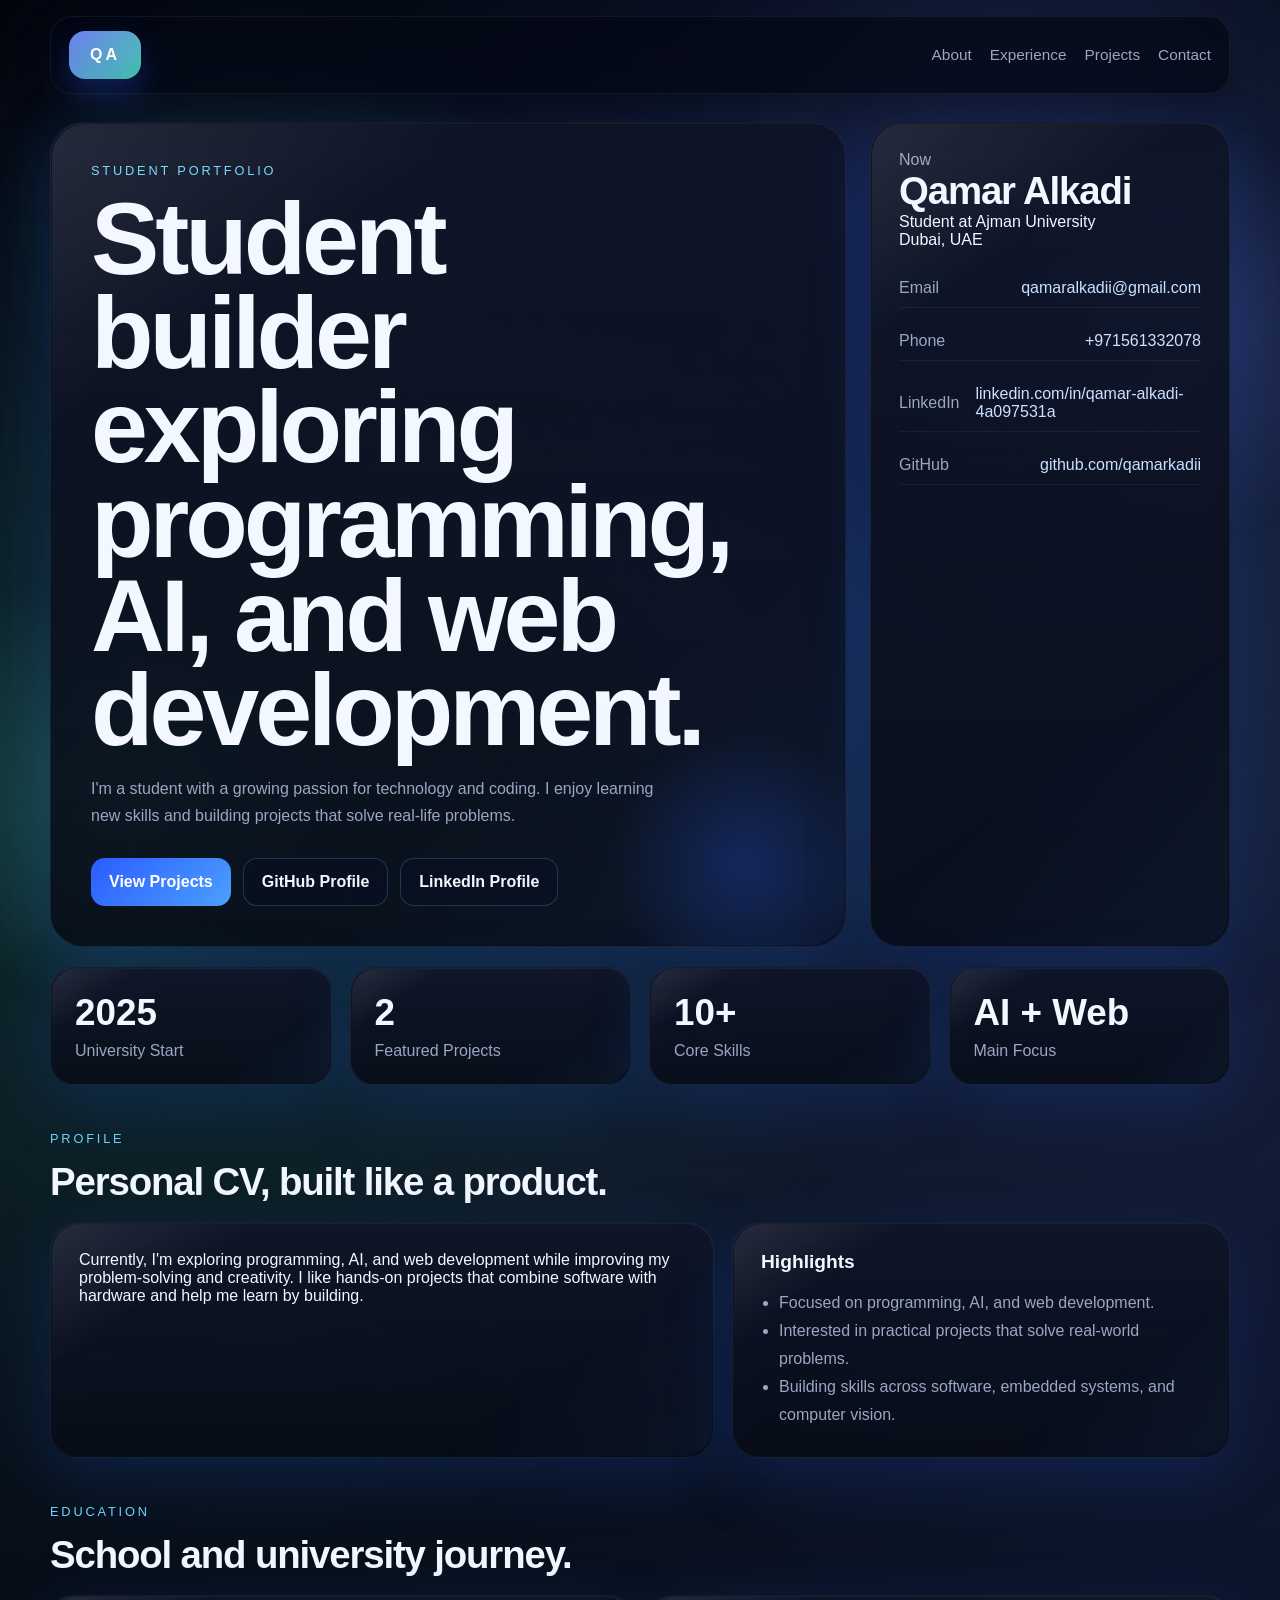
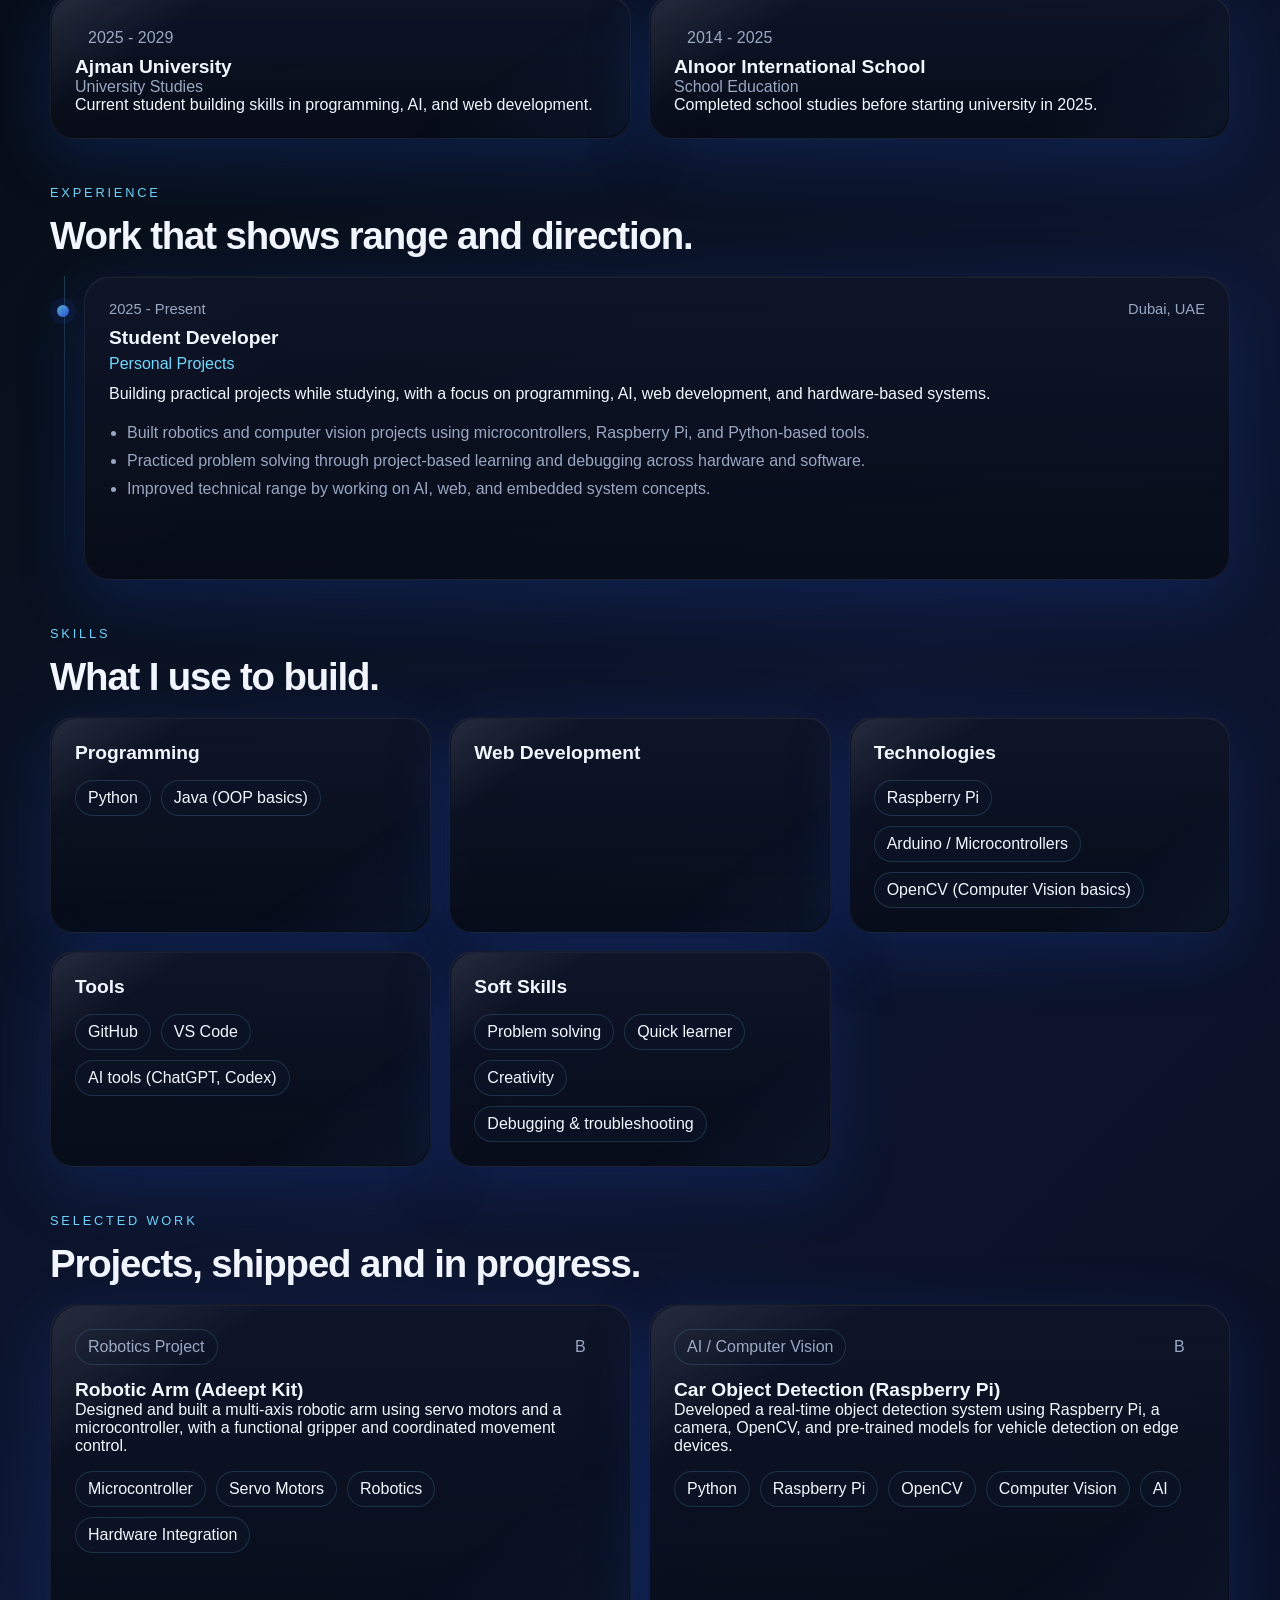
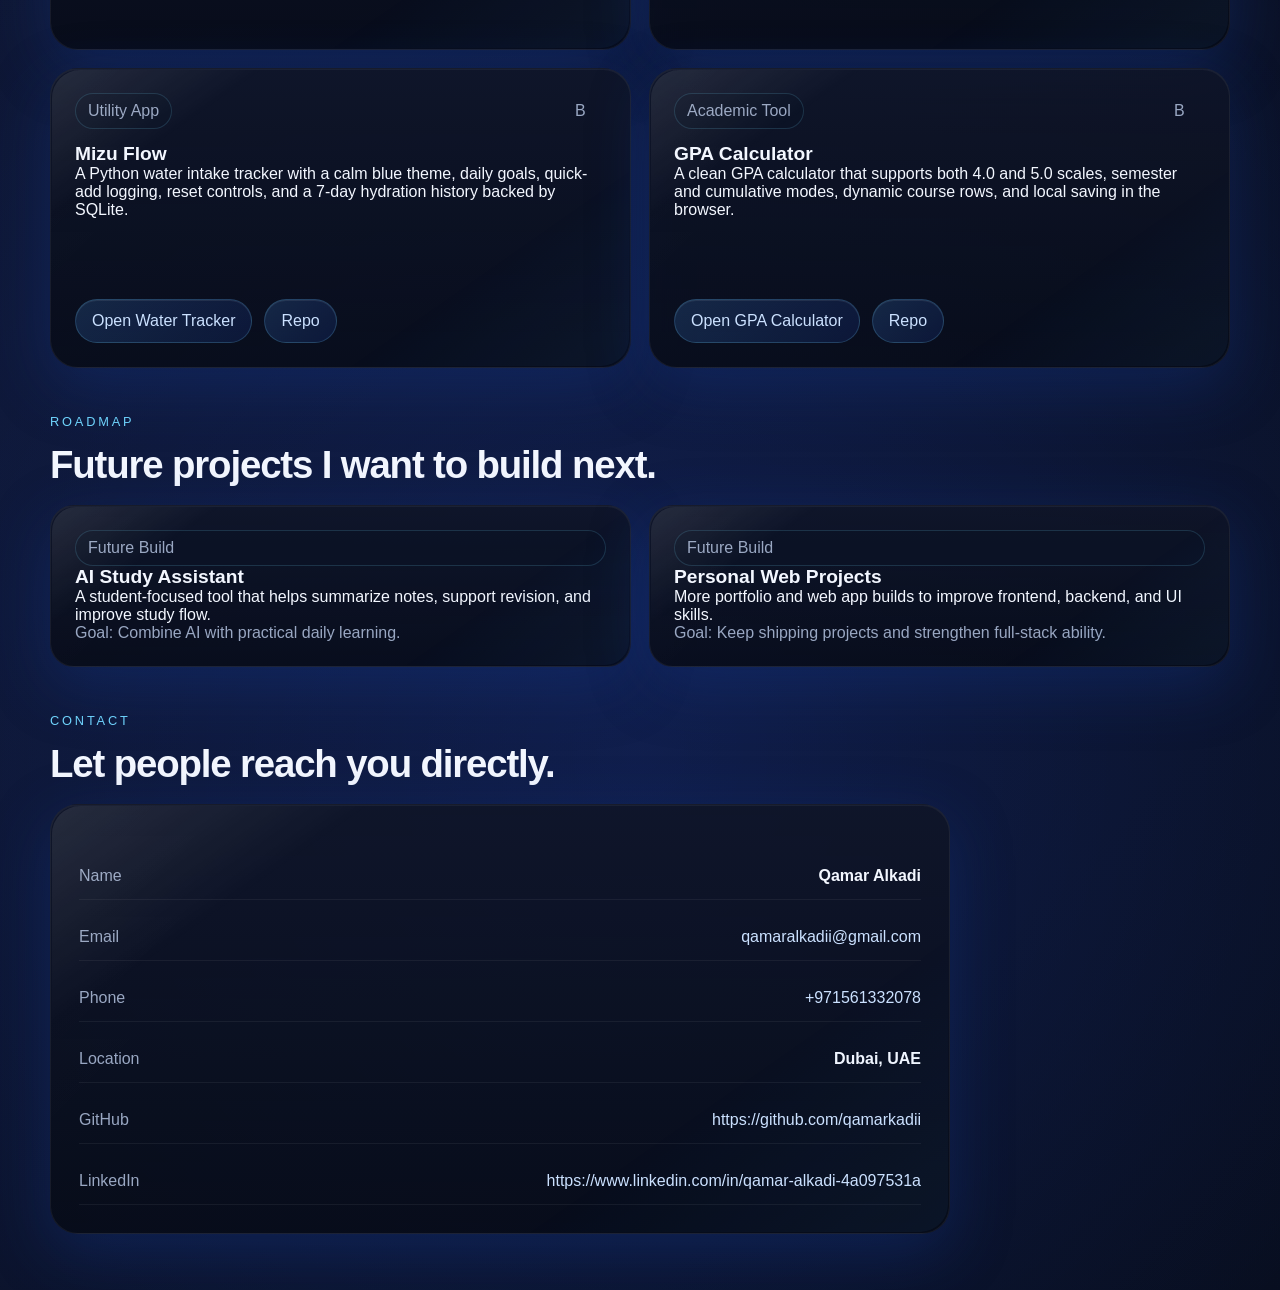
==== commit 41e52068: "Add files via upload" ====
--- a/index.html
+++ b/index.html
@@ -1,230 +1,228 @@
-<!DOCTYPE html>
-<html lang="en">
-<head>
-    <meta charset="UTF-8">
-    <meta name="viewport" content="width=device-width, initial-scale=1.0">
-    <title>Qamar Alkadi | Portfolio</title>
-    <link rel="stylesheet" href="static/styles.css">
-</head>
-<body>
-    <div class="site-bg"></div>
-    <header class="topbar">
-        <a class="brand" href="portfolio.html">QA</a>
-        <nav>
-            <a href="#about">About</a>
-            <a href="#experience">Experience</a>
-            <a href="#projects">Projects</a>
-            <a href="#contact">Contact</a>
-        </nav>
-    </header>
-
-    <main class="shell">
-        <section class="hero">
-            <div class="hero-copy">
-                <p class="eyebrow">Student Portfolio</p>
-                <h1>Student builder exploring programming, AI, and web development.</h1>
-                <p class="lead">I'm a student with a growing passion for technology and coding. I enjoy learning new skills and building projects that solve real-life problems.</p>
-                <div class="hero-actions">
-                    <a class="button button-primary" href="#projects">View Projects</a>
-                    <a class="button button-secondary" href="https://github.com/qamarkadii" target="_blank" rel="noreferrer">GitHub Profile</a>
-                    <a class="button button-secondary" href="https://www.linkedin.com/in/qamar-alkadi-4a097531a" target="_blank" rel="noreferrer">LinkedIn Profile</a>
-                </div>
-            </div>
-            <aside class="hero-panel">
-                <p class="hero-label">Now</p>
-                <h2>Qamar Alkadi</h2>
-                <p>Student at Ajman University</p>
-                <p>Dubai, UAE</p>
-                <ul class="contact-list compact">
-                    <li><span>Email</span><a href="mailto:qamaralkadii@gmail.com">qamaralkadii@gmail.com</a></li>
-                    <li><span>Phone</span><a href="tel:+971561332078">+971561332078</a></li>
-                    <li><span>LinkedIn</span><a href="https://www.linkedin.com/in/qamar-alkadi-4a097531a" target="_blank" rel="noreferrer">linkedin.com/in/qamar-alkadi-4a097531a</a></li>
-                    <li><span>GitHub</span><a href="https://github.com/qamarkadii" target="_blank" rel="noreferrer">github.com/qamarkadii</a></li>
-                </ul>
-            </aside>
-        </section>
-
-        <section class="stats-grid">
-            <article class="stat-card">
-                <span>2025</span>
-                <p>University Start</p>
-            </article>
-            <article class="stat-card">
-                <span>2</span>
-                <p>Featured Projects</p>
-            </article>
-            <article class="stat-card">
-                <span>10+</span>
-                <p>Core Skills</p>
-            </article>
-            <article class="stat-card">
-                <span>AI + Web</span>
-                <p>Main Focus</p>
-            </article>
-        </section>
-
-        <section class="section" id="about">
-            <div class="section-heading">
-                <p class="eyebrow">Profile</p>
-                <h2>Personal CV, built like a product.</h2>
-            </div>
-            <div class="about-grid">
-                <article class="panel">
-                    <p>Currently, I'm exploring programming, AI, and web development while improving my problem-solving and creativity. I like hands-on projects that combine software with hardware and help me learn by building.</p>
-                </article>
-                <article class="panel">
-                    <h3>Highlights</h3>
-                    <ul class="bullet-list">
-                        <li>Focused on programming, AI, and web development.</li>
-                        <li>Interested in practical projects that solve real-world problems.</li>
-                        <li>Building skills across software, embedded systems, and computer vision.</li>
-                    </ul>
-                </article>
-            </div>
-        </section>
-
-        <section class="section">
-            <div class="section-heading">
-                <p class="eyebrow">Education</p>
-                <h2>School and university journey.</h2>
-            </div>
-            <div class="education-grid">
-                <article class="education-card">
-                    <div class="section-chip">2025 - 2029</div>
-                    <h3>Ajman University</h3>
-                    <p class="education-degree">University Studies</p>
-                    <p>Current student building skills in programming, AI, and web development.</p>
-                </article>
-                <article class="education-card">
-                    <div class="section-chip">2014 - 2025</div>
-                    <h3>Alnoor International School</h3>
-                    <p class="education-degree">School Education</p>
-                    <p>Completed school studies before starting university in 2025.</p>
-                </article>
-            </div>
-        </section>
-
-        <section class="section" id="experience">
-            <div class="section-heading">
-                <p class="eyebrow">Experience</p>
-                <h2>Work that shows range and direction.</h2>
-            </div>
-            <div class="timeline">
-                <article class="timeline-card">
-                    <div class="timeline-meta">
-                        <span>2025 - Present</span>
-                        <span>Dubai, UAE</span>
-                    </div>
-                    <h3>Student Developer</h3>
-                    <p class="timeline-company">Personal Projects</p>
-                    <p>Building practical projects while studying, with a focus on programming, AI, web development, and hardware-based systems.</p>
-                    <ul class="bullet-list">
-                        <li>Built robotics and computer vision projects using microcontrollers, Raspberry Pi, and Python-based tools.</li>
-                        <li>Practiced problem solving through project-based learning and debugging across hardware and software.</li>
-                        <li>Improved technical range by working on AI, web, and embedded system concepts.</li>
-                    </ul>
-                    <ul class="tag-list">
-                        <li>Python</li>
-                        <li>Java</li>
-                        <li>HTML</li>
-                        <li>CSS</li>
-                        <li>OpenCV</li>
-                        <li>Raspberry Pi</li>
-                        <li>Arduino</li>
-                    </ul>
-                </article>
-            </div>
-        </section>
-
-        <section class="section">
-            <div class="section-heading">
-                <p class="eyebrow">Skills</p>
-                <h2>What I use to build.</h2>
-            </div>
-            <div class="skills-grid">
-                <article class="skill-card">
-                    <h3>Programming</h3>
-                    <ul class="tag-list">
-                        <li>Python</li>
-                        <li>Java (OOP basics)</li>
-                    </ul>
-                </article>
-                <article class="skill-card">
-                    <h3>Web Development</h3>
-                    <ul class="tag-list">
-                        <li>HTML</li>
-                        <li>CSS</li>
-                    </ul>
-                </article>
-                <article class="skill-card">
-                    <h3>Technologies</h3>
-                    <ul class="tag-list">
-                        <li>Raspberry Pi</li>
-                        <li>Arduino / Microcontrollers</li>
-                        <li>OpenCV (Computer Vision basics)</li>
-                    </ul>
-                </article>
-                <article class="skill-card">
-                    <h3>Tools</h3>
-                    <ul class="tag-list">
-                        <li>GitHub</li>
-                        <li>VS Code</li>
-                        <li>AI tools (ChatGPT, Codex)</li>
-                    </ul>
-                </article>
-                <article class="skill-card">
-                    <h3>Soft Skills</h3>
-                    <ul class="tag-list">
-                        <li>Problem solving</li>
-                        <li>Quick learner</li>
-                        <li>Creativity</li>
-                        <li>Debugging &amp; troubleshooting</li>
-                    </ul>
-                </article>
-            </div>
-        </section>
-
-        <section class="section" id="projects">
-            <div class="section-heading">
-                <p class="eyebrow">Selected Work</p>
-                <h2>Projects, shipped and in progress.</h2>
-            </div>
-            <div class="project-grid">
-                <article class="project-card">
-                    <div class="project-top">
-                        <span class="section-chip">Robotics Project</span>
-                        <span class="project-status">Built</span>
-                    </div>
-                    <h3>Robotic Arm (Adeept Kit)</h3>
-                    <p>Designed and built a multi-axis robotic arm using servo motors and a microcontroller, with a functional gripper and coordinated movement control.</p>
-                    <ul class="tag-list">
-                        <li>Microcontroller</li>
-                        <li>Servo Motors</li>
-                        <li>Robotics</li>
-                        <li>Hardware Integration</li>
-                    </ul>
-                    <div class="project-links">
-                        <a href="https://github.com/qamarkadii" target="_blank" rel="noreferrer">Project Link</a>
-                        <a href="https://github.com/qamarkadii" target="_blank" rel="noreferrer">Repo</a>
-                    </div>
-                </article>
+<!DOCTYPE html>
+<html lang="en">
+<head>
+    <meta charset="UTF-8">
+    <meta name="viewport" content="width=device-width, initial-scale=1.0">
+    <title>Qamar Alkadi | Portfolio</title>
+    <link rel="stylesheet" href="static/styles.css">
+</head>
+<body>
+    <div class="site-bg"></div>
+    <header class="topbar">
+        <a class="brand" href="portfolio.html">QA</a>
+        <nav>
+            <a href="#about">About</a>
+            <a href="#experience">Experience</a>
+            <a href="#projects">Projects</a>
+            <a href="#contact">Contact</a>
+        </nav>
+    </header>
+
+    <main class="shell">
+        <section class="hero">
+            <div class="hero-copy">
+                <p class="eyebrow">Student Portfolio</p>
+                <h1>Student builder exploring programming, AI, and web development.</h1>
+                <p class="lead">I'm a student with a growing passion for technology and coding. I enjoy learning new skills and building projects that solve real-life problems.</p>
+                <div class="hero-actions">
+                    <a class="button button-primary" href="#projects">View Projects</a>
+                    <a class="button button-secondary" href="https://github.com/qamarkadii" target="_blank" rel="noreferrer">GitHub Profile</a>
+                    <a class="button button-secondary" href="https://www.linkedin.com/in/qamar-alkadi-4a097531a" target="_blank" rel="noreferrer">LinkedIn Profile</a>
+                </div>
+            </div>
+            <aside class="hero-panel">
+                <p class="hero-label">Now</p>
+                <h2>Qamar Alkadi</h2>
+                <p>Student at Ajman University</p>
+                <p>Dubai, UAE</p>
+                <ul class="contact-list compact">
+                    <li><span>Email</span><a href="mailto:qamaralkadii@gmail.com">qamaralkadii@gmail.com</a></li>
+                    <li><span>Phone</span><a href="tel:+971561332078">+971561332078</a></li>
+                    <li><span>LinkedIn</span><a href="https://www.linkedin.com/in/qamar-alkadi-4a097531a" target="_blank" rel="noreferrer">linkedin.com/in/qamar-alkadi-4a097531a</a></li>
+                    <li><span>GitHub</span><a href="https://github.com/qamarkadii" target="_blank" rel="noreferrer">github.com/qamarkadii</a></li>
+                </ul>
+            </aside>
+        </section>
+
+        <section class="stats-grid">
+            <article class="stat-card">
+                <span>2025</span>
+                <p>University Start</p>
+            </article>
+            <article class="stat-card">
+                <span>2</span>
+                <p>Featured Projects</p>
+            </article>
+            <article class="stat-card">
+                <span>10+</span>
+                <p>Core Skills</p>
+            </article>
+            <article class="stat-card">
+                <span>AI + Web</span>
+                <p>Main Focus</p>
+            </article>
+        </section>
+
+        <section class="section" id="about">
+            <div class="section-heading">
+                <p class="eyebrow">Profile</p>
+                <h2>Personal CV, built like a product.</h2>
+            </div>
+            <div class="about-grid">
+                <article class="panel">
+                    <p>Currently, I'm exploring programming, AI, and web development while improving my problem-solving and creativity. I like hands-on projects that combine software with hardware and help me learn by building.</p>
+                </article>
+                <article class="panel">
+                    <h3>Highlights</h3>
+                    <ul class="bullet-list">
+                        <li>Focused on programming, AI, and web development.</li>
+                        <li>Interested in practical projects that solve real-world problems.</li>
+                        <li>Building skills across software, embedded systems, and computer vision.</li>
+                    </ul>
+                </article>
+            </div>
+        </section>
+
+        <section class="section">
+            <div class="section-heading">
+                <p class="eyebrow">Education</p>
+                <h2>School and university journey.</h2>
+            </div>
+            <div class="education-grid">
+                <article class="education-card">
+                    <div class="section-chip">2025 - 2029</div>
+                    <h3>Ajman University</h3>
+                    <p class="education-degree">University Studies</p>
+                    <p>Current student building skills in programming, AI, and web development.</p>
+                </article>
+                <article class="education-card">
+                    <div class="section-chip">2014 - 2025</div>
+                    <h3>Alnoor International School</h3>
+                    <p class="education-degree">School Education</p>
+                    <p>Completed school studies before starting university in 2025.</p>
+                </article>
+            </div>
+        </section>
+
+        <section class="section" id="experience">
+            <div class="section-heading">
+                <p class="eyebrow">Experience</p>
+                <h2>Work that shows range and direction.</h2>
+            </div>
+            <div class="timeline">
+                <article class="timeline-card">
+                    <div class="timeline-meta">
+                        <span>2025 - Present</span>
+                        <span>Dubai, UAE</span>
+                    </div>
+                    <h3>Student Developer</h3>
+                    <p class="timeline-company">Personal Projects</p>
+                    <p>Building practical projects while studying, with a focus on programming, AI, web development, and hardware-based systems.</p>
+                    <ul class="bullet-list">
+                        <li>Built robotics and computer vision projects using microcontrollers, Raspberry Pi, and Python-based tools.</li>
+                        <li>Practiced problem solving through project-based learning and debugging across hardware and software.</li>
+                        <li>Improved technical range by working on AI, web, and embedded system concepts.</li>
+                    </ul>
+                    <ul class="tag-list">
+                        <li>Python</li>
+                        <li>Java</li>
+                        <li>HTML</li>
+                        <li>CSS</li>
+                        <li>OpenCV</li>
+                        <li>Raspberry Pi</li>
+                        <li>Arduino</li>
+                    </ul>
+                </article>
+            </div>
+        </section>
+
+        <section class="section">
+            <div class="section-heading">
+                <p class="eyebrow">Skills</p>
+                <h2>What I use to build.</h2>
+            </div>
+            <div class="skills-grid">
+                <article class="skill-card">
+                    <h3>Programming</h3>
+                    <ul class="tag-list">
+                        <li>Python</li>
+                        <li>Java (OOP basics)</li>
+                    </ul>
+                </article>
+                <article class="skill-card">
+                    <h3>Web Development</h3>
+                    <ul class="tag-list">
+                        <li>HTML</li>
+                        <li>CSS</li>
+                    </ul>
+                </article>
+                <article class="skill-card">
+                    <h3>Technologies</h3>
+                    <ul class="tag-list">
+                        <li>Raspberry Pi</li>
+                        <li>Arduino / Microcontrollers</li>
+                        <li>OpenCV (Computer Vision basics)</li>
+                    </ul>
+                </article>
+                <article class="skill-card">
+                    <h3>Tools</h3>
+                    <ul class="tag-list">
+                        <li>GitHub</li>
+                        <li>VS Code</li>
+                        <li>AI tools (ChatGPT, Codex)</li>
+                    </ul>
+                </article>
+                <article class="skill-card">
+                    <h3>Soft Skills</h3>
+                    <ul class="tag-list">
+                        <li>Problem solving</li>
+                        <li>Quick learner</li>
+                        <li>Creativity</li>
+                        <li>Debugging &amp; troubleshooting</li>
+                    </ul>
+                </article>
+            </div>
+        </section>
+
+        <section class="section" id="projects">
+            <div class="section-heading">
+                <p class="eyebrow">Selected Work</p>
+                <h2>Projects, shipped and in progress.</h2>
+            </div>
+            <div class="project-grid">
+                <article class="project-card">
+                    <div class="project-top">
+                        <span class="section-chip">Robotics Project</span>
+                        <span class="project-status">Built</span>
+                    </div>
+                    <h3>Robotic Arm (Adeept Kit)</h3>
+                    <p>Designed and built a multi-axis robotic arm using servo motors and a microcontroller, with a functional gripper and coordinated movement control.</p>
+                    <ul class="tag-list">
+                        <li>Microcontroller</li>
+                        <li>Servo Motors</li>
+                        <li>Robotics</li>
+                        <li>Hardware Integration</li>
+                    </ul>
+                    <div class="project-links">
+                        <a href="https://github.com/qamarkadii" target="_blank" rel="noreferrer">Project Link</a>
+                    </div>
+                </article>
                 <article class="project-card">
                     <div class="project-top">
                         <span class="section-chip">AI / Computer Vision</span>
                         <span class="project-status">Built</span>
-                    </div>
-                    <h3>Car Object Detection (Raspberry Pi)</h3>
-                    <p>Developed a real-time object detection system using Raspberry Pi, a camera, OpenCV, and pre-trained models for vehicle detection on edge devices.</p>
-                    <ul class="tag-list">
-                        <li>Python</li>
-                        <li>Raspberry Pi</li>
-                        <li>OpenCV</li>
-                        <li>Computer Vision</li>
-                        <li>AI</li>
-                    </ul>
+                    </div>
+                    <h3>Car Object Detection (Raspberry Pi)</h3>
+                    <p>Developed a real-time object detection system using Raspberry Pi, a camera, OpenCV, and pre-trained models for vehicle detection on edge devices.</p>
+                    <ul class="tag-list">
+                        <li>Python</li>
+                        <li>Raspberry Pi</li>
+                        <li>OpenCV</li>
+                        <li>Computer Vision</li>
+                        <li>AI</li>
+                    </ul>
                     <div class="project-links">
                         <a href="https://github.com/qamarkadii" target="_blank" rel="noreferrer">Project Link</a>
-                        <a href="https://github.com/qamarkadii" target="_blank" rel="noreferrer">Repo</a>
                     </div>
                 </article>
                 <article class="project-card">
@@ -241,51 +239,69 @@
                         <li>CSS</li>
                     </ul>
                     <div class="project-links">
-                        <a href="http://127.0.0.1:8000" target="_blank" rel="noreferrer">Open Water Tracker</a>
+                        <a href="https://qamarkadii.github.io/WaterIntake/" target="_blank" rel="noreferrer">Open Water Tracker</a>
+                        <a href="https://github.com/qamarkadii" target="_blank" rel="noreferrer">Repo</a>
+                    </div>
+                </article>
+                <article class="project-card">
+                    <div class="project-top">
+                        <span class="section-chip">Academic Tool</span>
+                        <span class="project-status">Built</span>
+                    </div>
+                    <h3>GPA Calculator</h3>
+                    <p>A clean GPA calculator that supports both 4.0 and 5.0 scales, semester and cumulative modes, dynamic course rows, and local saving in the browser.</p>
+                    <ul class="tag-list">
+                        <li>HTML</li>
+                        <li>CSS</li>
+                        <li>JavaScript</li>
+                        <li>LocalStorage</li>
+                    </ul>
+                    <div class="project-links">
+                        <a href="https://qamarkadii.github.io/GPACalculator/" target="_blank" rel="noreferrer">Open GPA Calculator</a>
                         <a href="https://github.com/qamarkadii" target="_blank" rel="noreferrer">Repo</a>
                     </div>
                 </article>
             </div>
         </section>
-
-        <section class="section">
-            <div class="section-heading">
-                <p class="eyebrow">Roadmap</p>
-                <h2>Future projects I want to build next.</h2>
-            </div>
-            <div class="future-grid">
-                <article class="future-card">
-                    <div class="section-chip">Future Build</div>
-                    <h3>AI Study Assistant</h3>
-                    <p>A student-focused tool that helps summarize notes, support revision, and improve study flow.</p>
-                    <p class="future-goal">Goal: Combine AI with practical daily learning.</p>
-                </article>
-                <article class="future-card">
-                    <div class="section-chip">Future Build</div>
-                    <h3>Personal Web Projects</h3>
-                    <p>More portfolio and web app builds to improve frontend, backend, and UI skills.</p>
-                    <p class="future-goal">Goal: Keep shipping projects and strengthen full-stack ability.</p>
-                </article>
-            </div>
-        </section>
-
-        <section class="section" id="contact">
-            <div class="section-heading">
-                <p class="eyebrow">Contact</p>
-                <h2>Let people reach you directly.</h2>
-            </div>
-            <article class="panel contact-panel">
-                <ul class="contact-list">
-                    <li><span>Name</span><strong>Qamar Alkadi</strong></li>
-                    <li><span>Email</span><a href="mailto:qamaralkadii@gmail.com">qamaralkadii@gmail.com</a></li>
-                    <li><span>Phone</span><a href="tel:+971561332078">+971561332078</a></li>
-                    <li><span>Location</span><strong>Dubai, UAE</strong></li>
-                    <li><span>GitHub</span><a href="https://github.com/qamarkadii" target="_blank" rel="noreferrer">https://github.com/qamarkadii</a></li>
-                    <li><span>LinkedIn</span><a href="https://www.linkedin.com/in/qamar-alkadi-4a097531a" target="_blank" rel="noreferrer">https://www.linkedin.com/in/qamar-alkadi-4a097531a</a></li>
-                </ul>
-            </article>
-        </section>
-    </main>
-
-</body>
-</html>
+
+        <section class="section">
+            <div class="section-heading">
+                <p class="eyebrow">Roadmap</p>
+                <h2>Future projects I want to build next.</h2>
+            </div>
+            <div class="future-grid">
+                <article class="future-card">
+                    <div class="section-chip">Future Build</div>
+                    <h3>AI Study Assistant</h3>
+                    <p>A student-focused tool that helps summarize notes, support revision, and improve study flow.</p>
+                    <p class="future-goal">Goal: Combine AI with practical daily learning.</p>
+                </article>
+                <article class="future-card">
+                    <div class="section-chip">Future Build</div>
+                    <h3>Personal Web Projects</h3>
+                    <p>More portfolio and web app builds to improve frontend, backend, and UI skills.</p>
+                    <p class="future-goal">Goal: Keep shipping projects and strengthen full-stack ability.</p>
+                </article>
+            </div>
+        </section>
+
+        <section class="section" id="contact">
+            <div class="section-heading">
+                <p class="eyebrow">Contact</p>
+                <h2>Let people reach you directly.</h2>
+            </div>
+            <article class="panel contact-panel">
+                <ul class="contact-list">
+                    <li><span>Name</span><strong>Qamar Alkadi</strong></li>
+                    <li><span>Email</span><a href="mailto:qamaralkadii@gmail.com">qamaralkadii@gmail.com</a></li>
+                    <li><span>Phone</span><a href="tel:+971561332078">+971561332078</a></li>
+                    <li><span>Location</span><strong>Dubai, UAE</strong></li>
+                    <li><span>GitHub</span><a href="https://github.com/qamarkadii" target="_blank" rel="noreferrer">https://github.com/qamarkadii</a></li>
+                    <li><span>LinkedIn</span><a href="https://www.linkedin.com/in/qamar-alkadi-4a097531a" target="_blank" rel="noreferrer">https://www.linkedin.com/in/qamar-alkadi-4a097531a</a></li>
+                </ul>
+            </article>
+        </section>
+    </main>
+
+</body>
+</html>
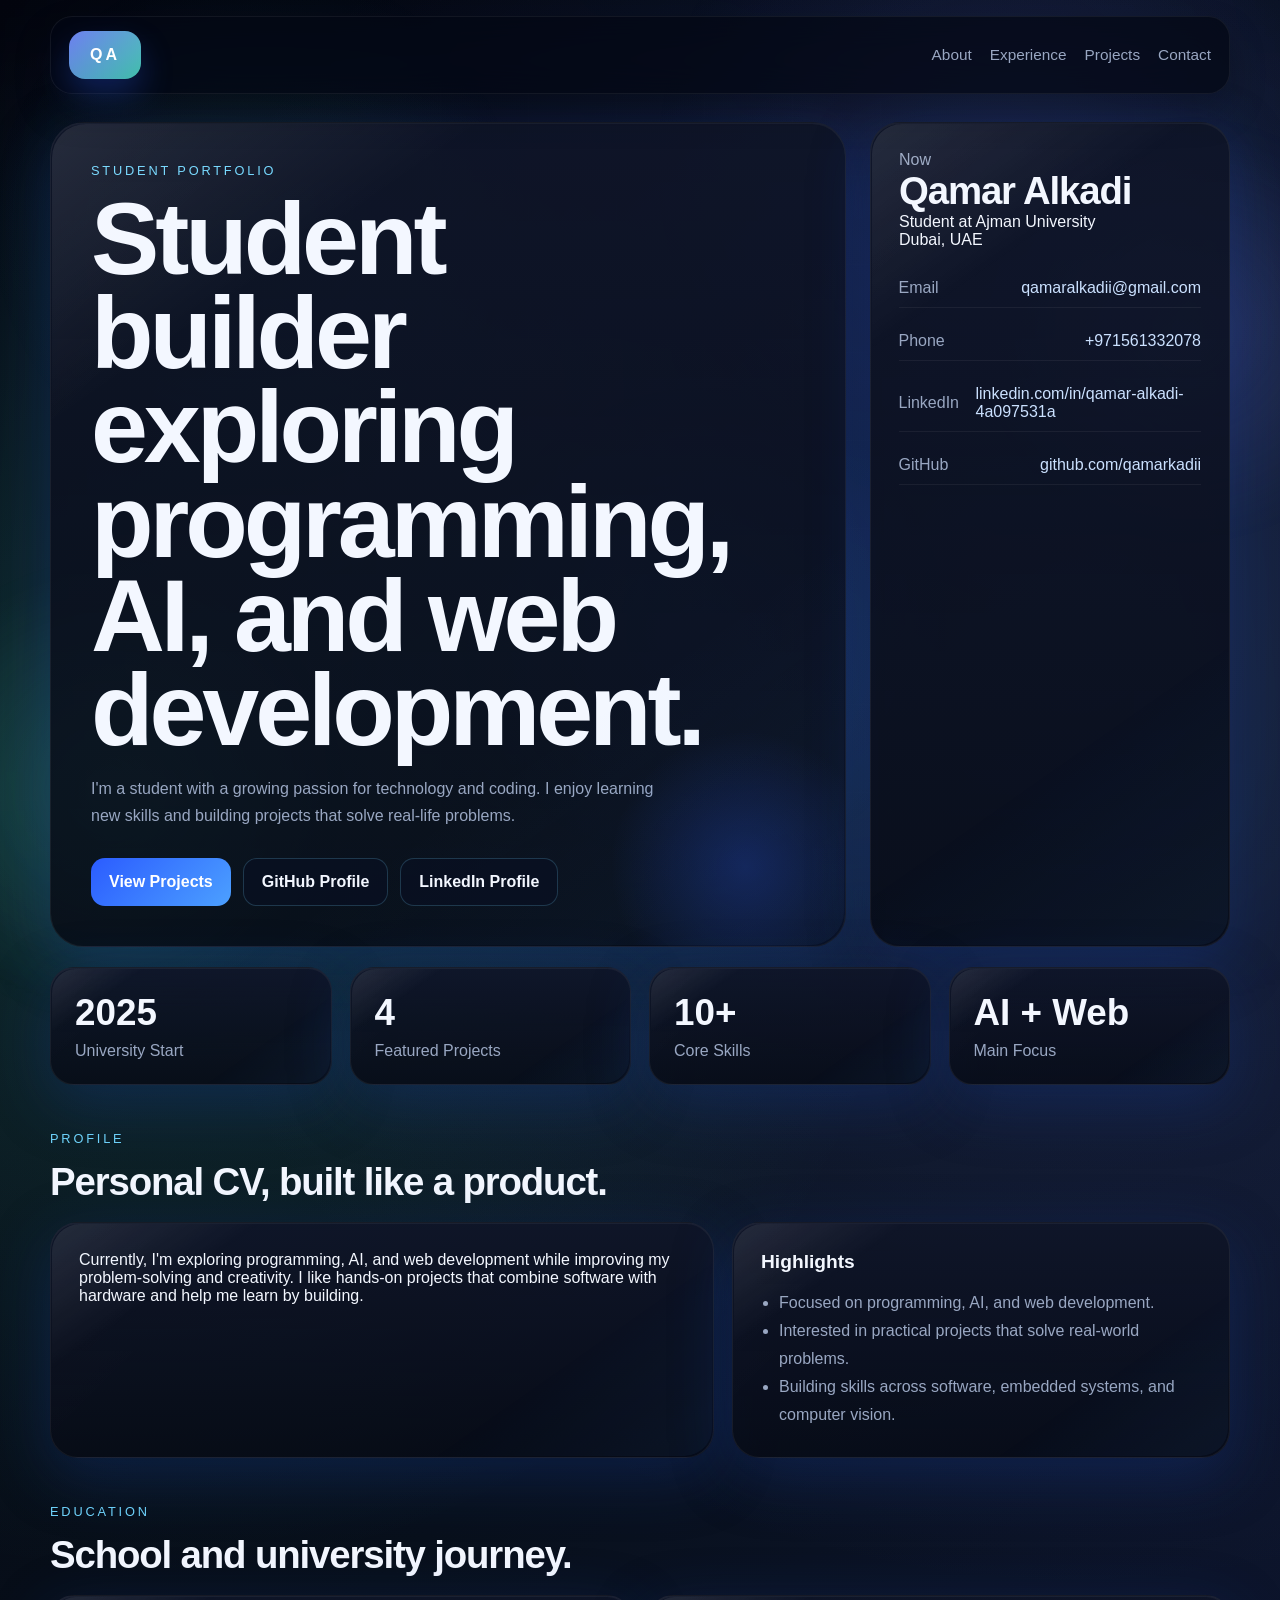
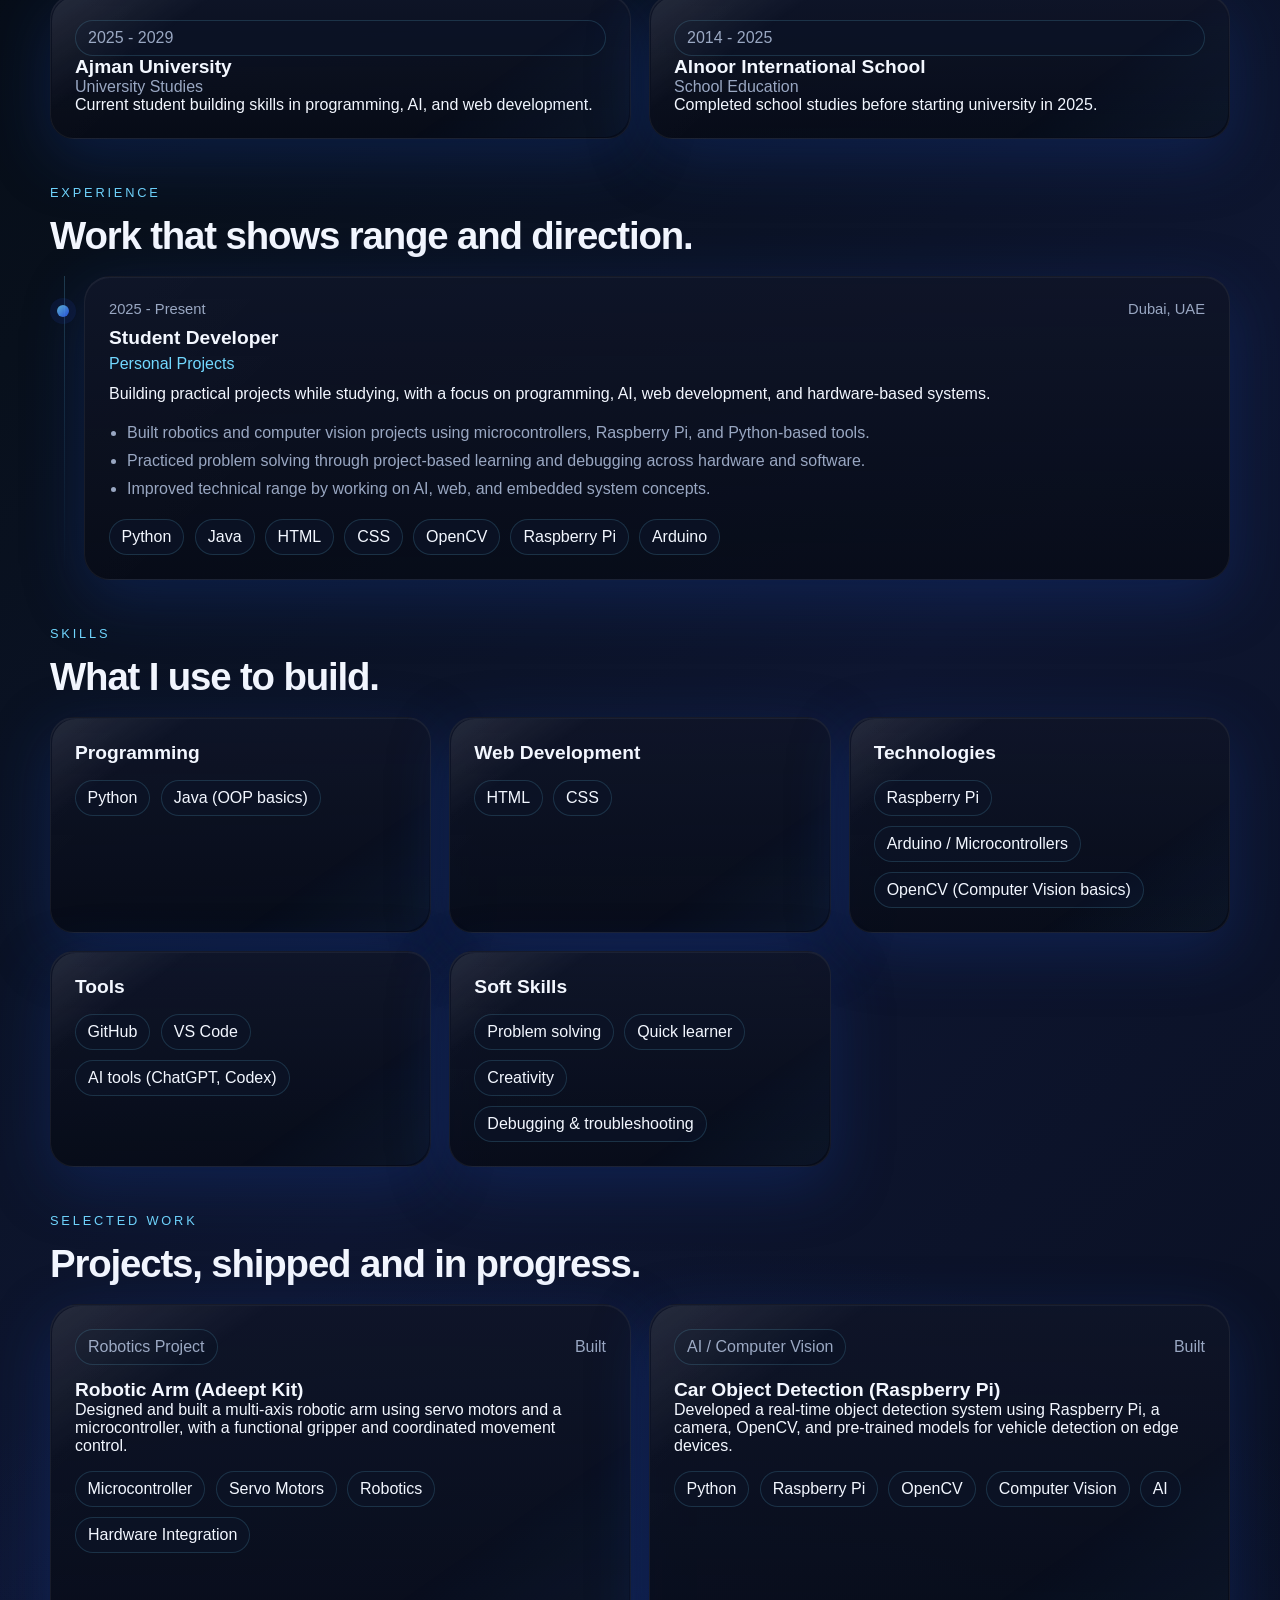
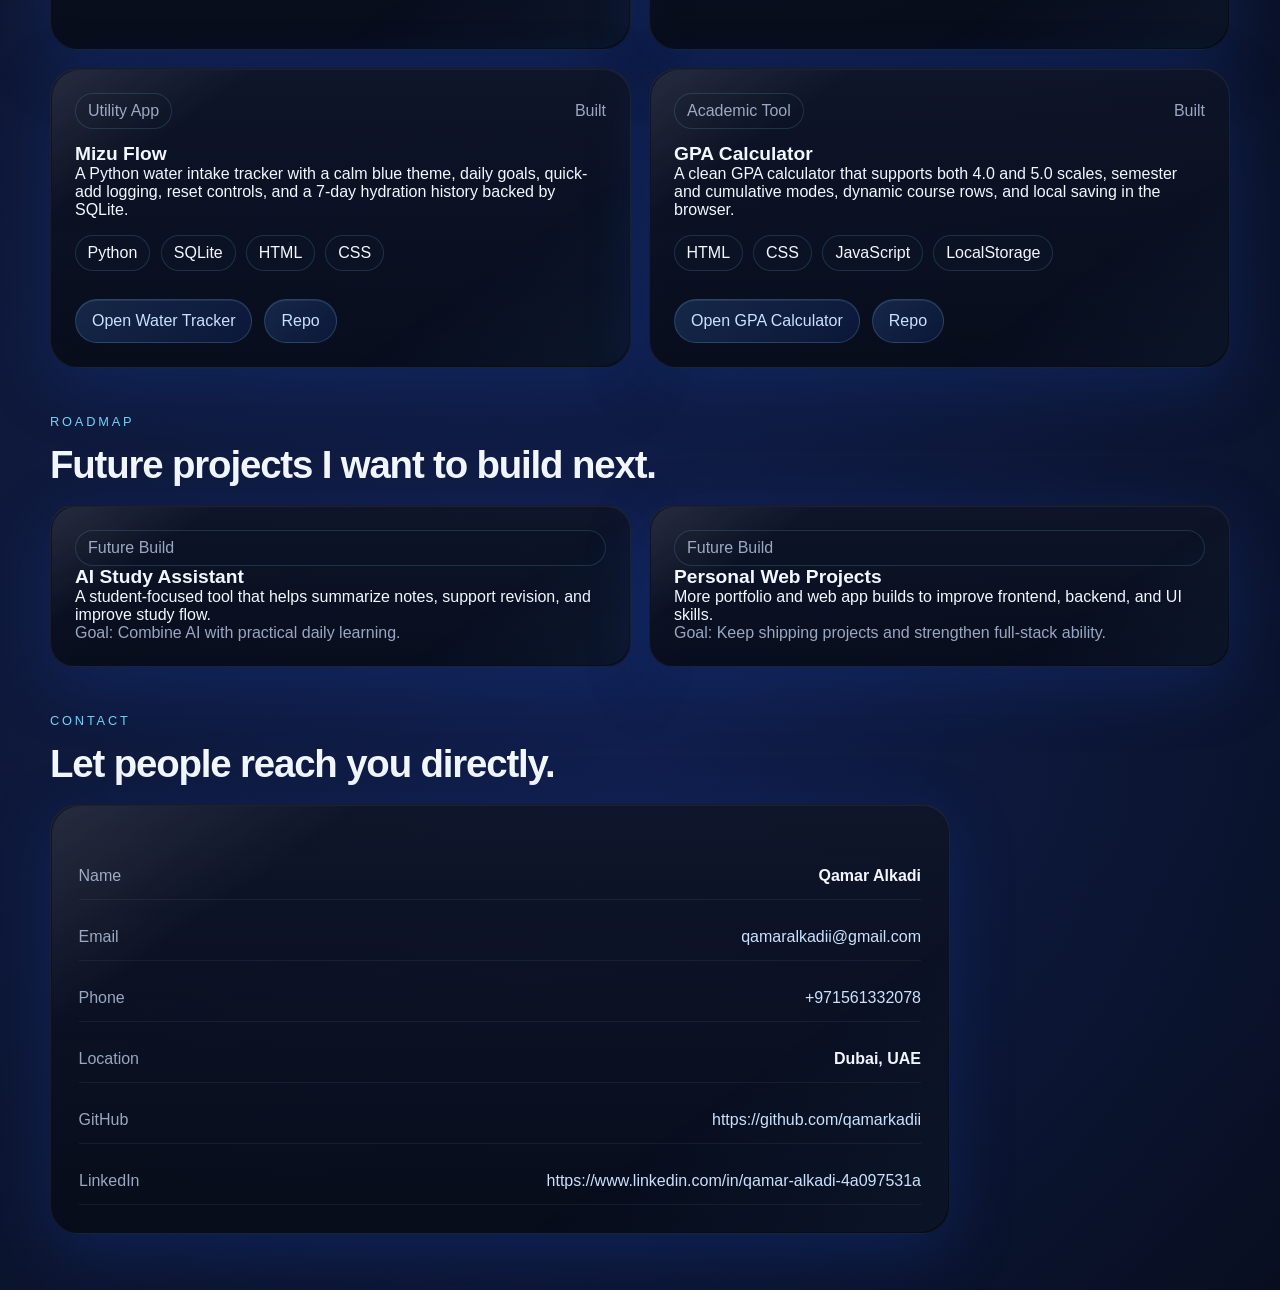
==== commit 9a9a4360: "Update index.html" ====
--- a/index.html
+++ b/index.html
@@ -50,7 +50,7 @@
                 <p>University Start</p>
             </article>
             <article class="stat-card">
-                <span>2</span>
+                <span>4</span>
                 <p>Featured Projects</p>
             </article>
             <article class="stat-card">
@@ -207,10 +207,10 @@
                         <a href="https://github.com/qamarkadii" target="_blank" rel="noreferrer">Project Link</a>
                     </div>
                 </article>
-                <article class="project-card">
-                    <div class="project-top">
-                        <span class="section-chip">AI / Computer Vision</span>
-                        <span class="project-status">Built</span>
+                <article class="project-card">
+                    <div class="project-top">
+                        <span class="section-chip">AI / Computer Vision</span>
+                        <span class="project-status">Built</span>
                     </div>
                     <h3>Car Object Detection (Raspberry Pi)</h3>
                     <p>Developed a real-time object detection system using Raspberry Pi, a camera, OpenCV, and pre-trained models for vehicle detection on edge devices.</p>
@@ -221,48 +221,48 @@
                         <li>Computer Vision</li>
                         <li>AI</li>
                     </ul>
-                    <div class="project-links">
-                        <a href="https://github.com/qamarkadii" target="_blank" rel="noreferrer">Project Link</a>
-                    </div>
-                </article>
-                <article class="project-card">
-                    <div class="project-top">
-                        <span class="section-chip">Utility App</span>
-                        <span class="project-status">Built</span>
-                    </div>
-                    <h3>Mizu Flow</h3>
-                    <p>A Python water intake tracker with a calm blue theme, daily goals, quick-add logging, reset controls, and a 7-day hydration history backed by SQLite.</p>
-                    <ul class="tag-list">
-                        <li>Python</li>
-                        <li>SQLite</li>
-                        <li>HTML</li>
-                        <li>CSS</li>
-                    </ul>
-                    <div class="project-links">
-                        <a href="https://qamarkadii.github.io/WaterIntake/" target="_blank" rel="noreferrer">Open Water Tracker</a>
-                        <a href="https://github.com/qamarkadii" target="_blank" rel="noreferrer">Repo</a>
-                    </div>
-                </article>
-                <article class="project-card">
-                    <div class="project-top">
-                        <span class="section-chip">Academic Tool</span>
-                        <span class="project-status">Built</span>
-                    </div>
-                    <h3>GPA Calculator</h3>
-                    <p>A clean GPA calculator that supports both 4.0 and 5.0 scales, semester and cumulative modes, dynamic course rows, and local saving in the browser.</p>
-                    <ul class="tag-list">
-                        <li>HTML</li>
-                        <li>CSS</li>
-                        <li>JavaScript</li>
-                        <li>LocalStorage</li>
-                    </ul>
-                    <div class="project-links">
-                        <a href="https://qamarkadii.github.io/GPACalculator/" target="_blank" rel="noreferrer">Open GPA Calculator</a>
-                        <a href="https://github.com/qamarkadii" target="_blank" rel="noreferrer">Repo</a>
-                    </div>
-                </article>
-            </div>
-        </section>
+                    <div class="project-links">
+                        <a href="https://github.com/qamarkadii" target="_blank" rel="noreferrer">Project Link</a>
+                    </div>
+                </article>
+                <article class="project-card">
+                    <div class="project-top">
+                        <span class="section-chip">Utility App</span>
+                        <span class="project-status">Built</span>
+                    </div>
+                    <h3>Mizu Flow</h3>
+                    <p>A Python water intake tracker with a calm blue theme, daily goals, quick-add logging, reset controls, and a 7-day hydration history backed by SQLite.</p>
+                    <ul class="tag-list">
+                        <li>Python</li>
+                        <li>SQLite</li>
+                        <li>HTML</li>
+                        <li>CSS</li>
+                    </ul>
+                    <div class="project-links">
+                        <a href="https://qamarkadii.github.io/WaterIntake/" target="_blank" rel="noreferrer">Open Water Tracker</a>
+                        <a href="https://github.com/qamarkadii" target="_blank" rel="noreferrer">Repo</a>
+                    </div>
+                </article>
+                <article class="project-card">
+                    <div class="project-top">
+                        <span class="section-chip">Academic Tool</span>
+                        <span class="project-status">Built</span>
+                    </div>
+                    <h3>GPA Calculator</h3>
+                    <p>A clean GPA calculator that supports both 4.0 and 5.0 scales, semester and cumulative modes, dynamic course rows, and local saving in the browser.</p>
+                    <ul class="tag-list">
+                        <li>HTML</li>
+                        <li>CSS</li>
+                        <li>JavaScript</li>
+                        <li>LocalStorage</li>
+                    </ul>
+                    <div class="project-links">
+                        <a href="https://qamarkadii.github.io/GPACalculator/" target="_blank" rel="noreferrer">Open GPA Calculator</a>
+                        <a href="https://github.com/qamarkadii" target="_blank" rel="noreferrer">Repo</a>
+                    </div>
+                </article>
+            </div>
+        </section>
 
         <section class="section">
             <div class="section-heading">
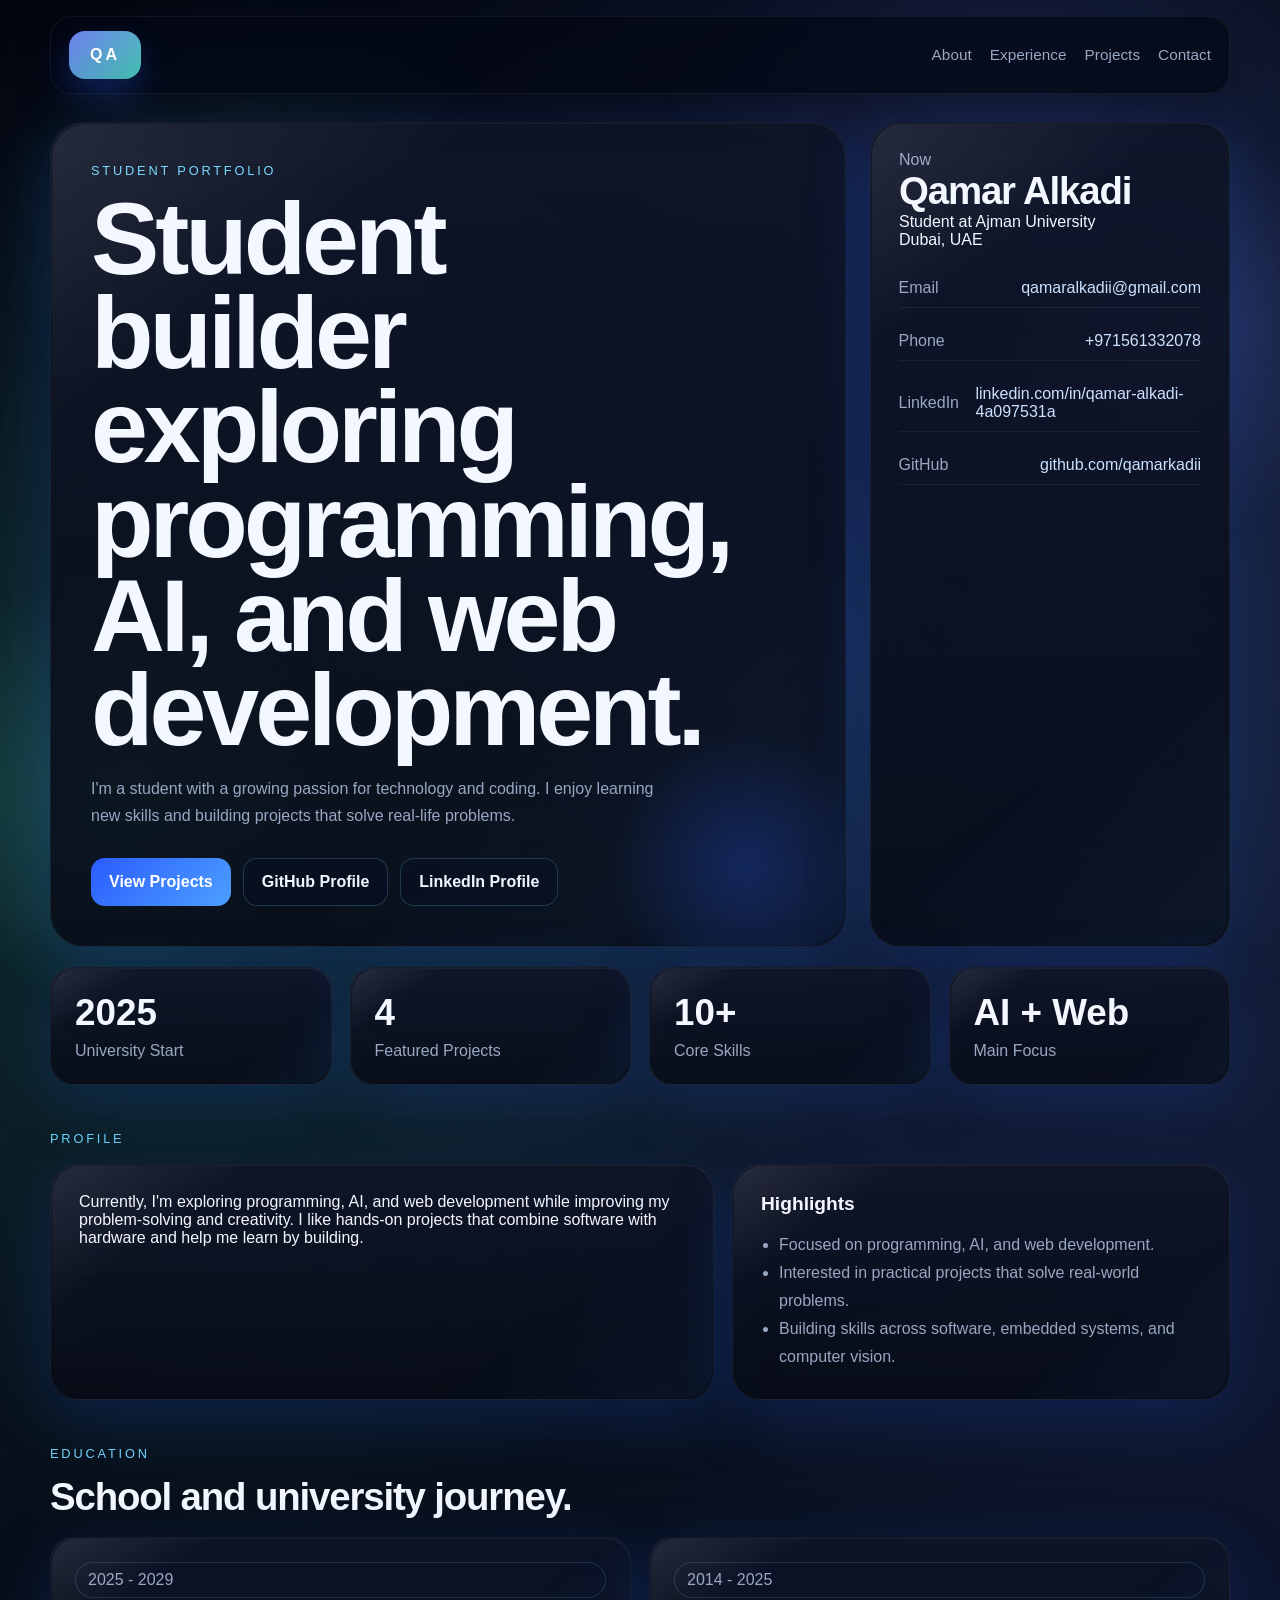
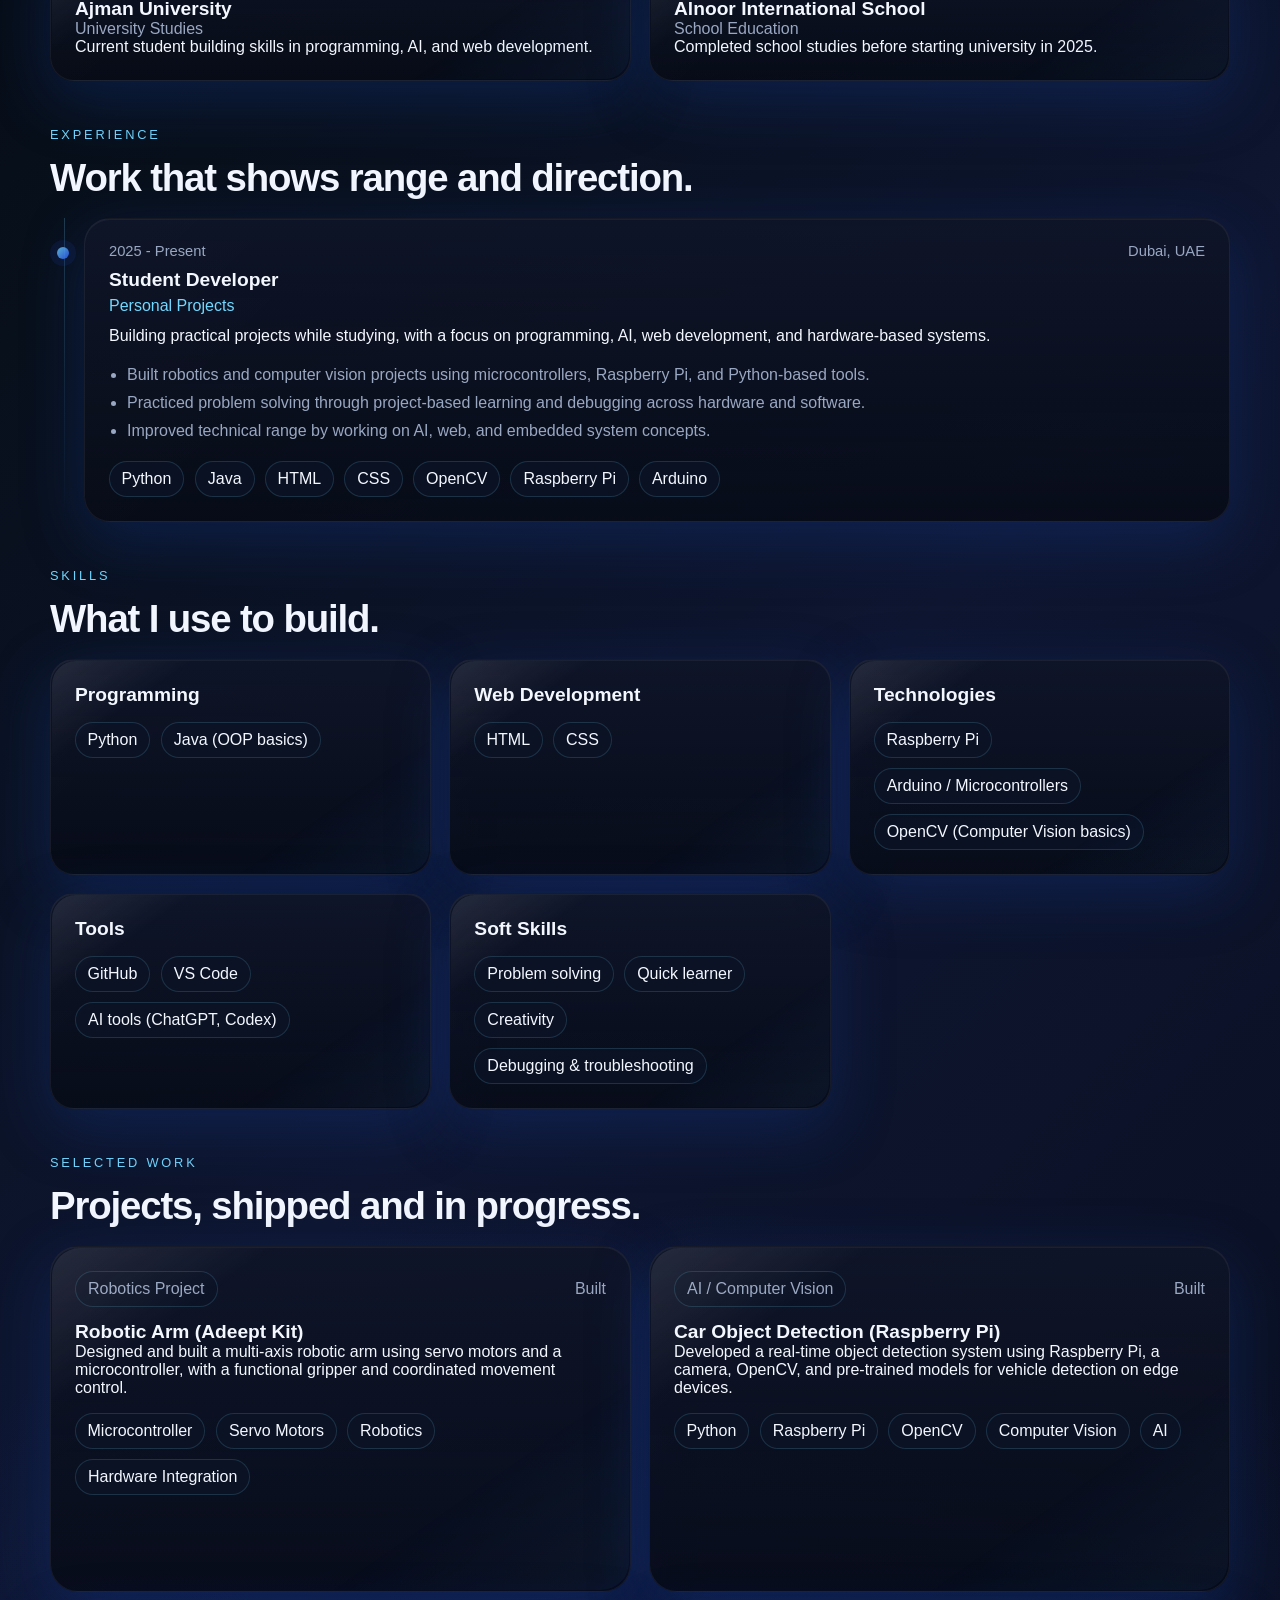
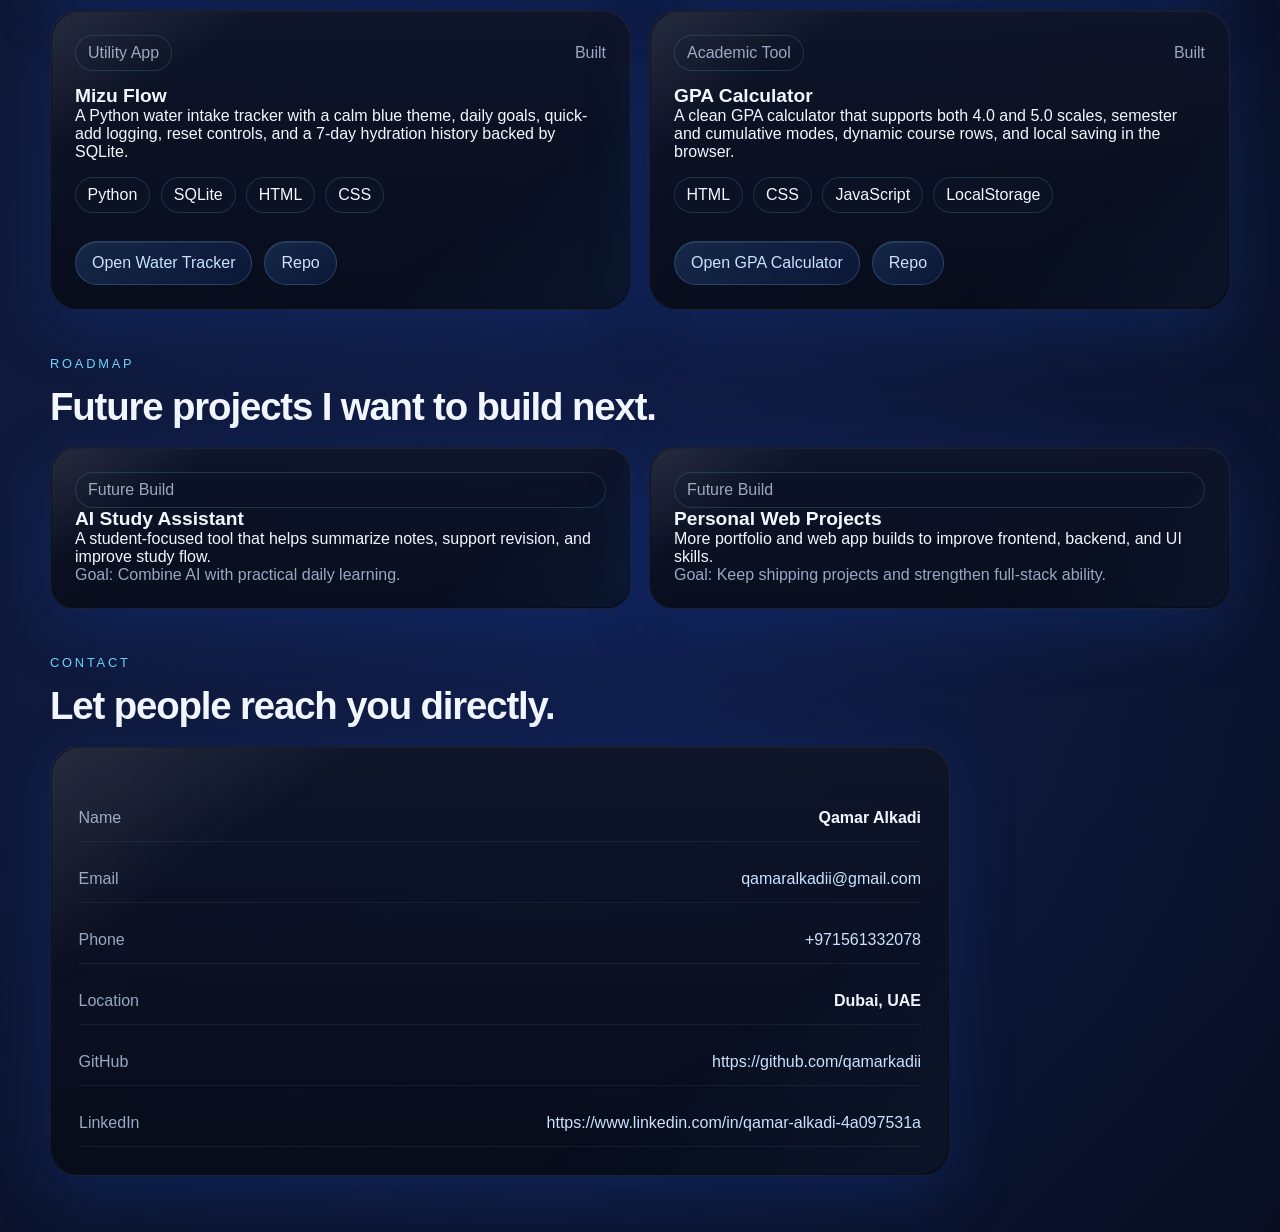
==== commit 7ab011d5: "Update index.html" ====
--- a/index.html
+++ b/index.html
@@ -66,7 +66,7 @@
         <section class="section" id="about">
             <div class="section-heading">
                 <p class="eyebrow">Profile</p>
-                <h2>Personal CV, built like a product.</h2>
+                <h2></h2>
             </div>
             <div class="about-grid">
                 <article class="panel">
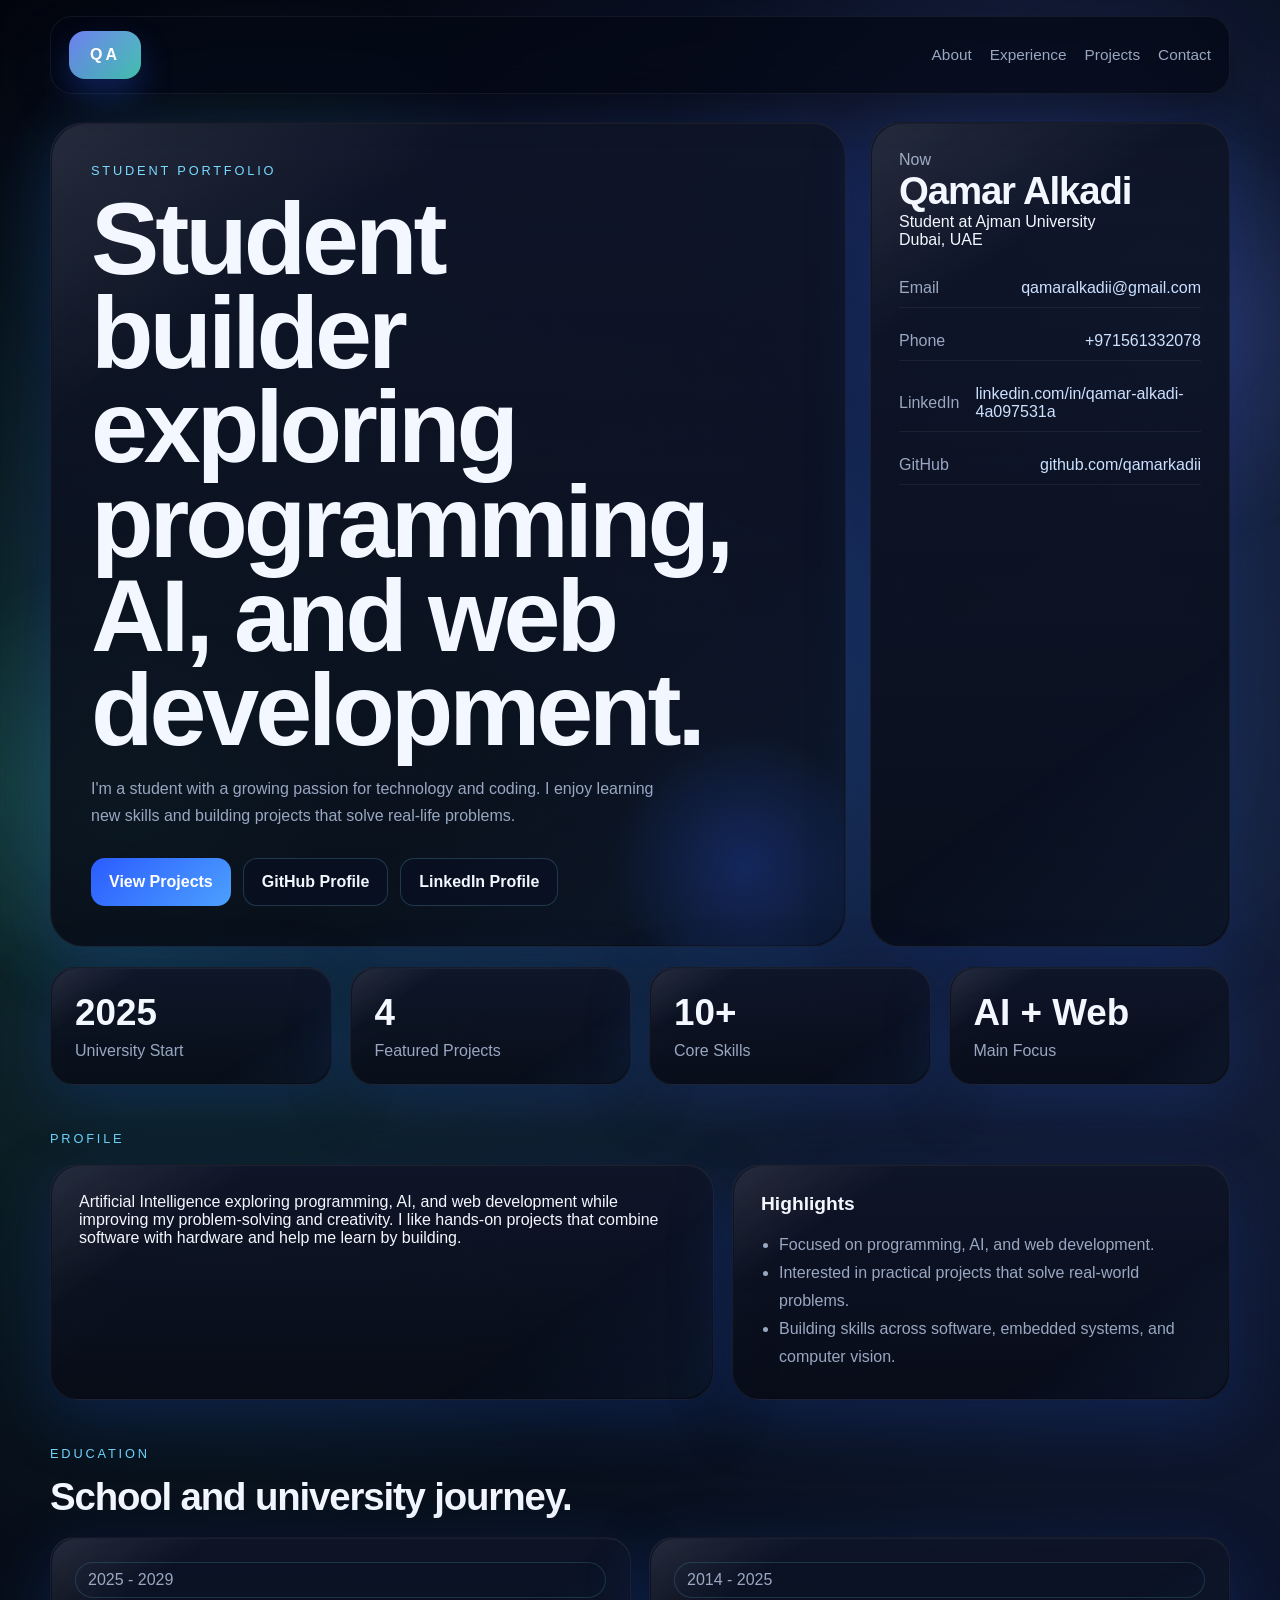
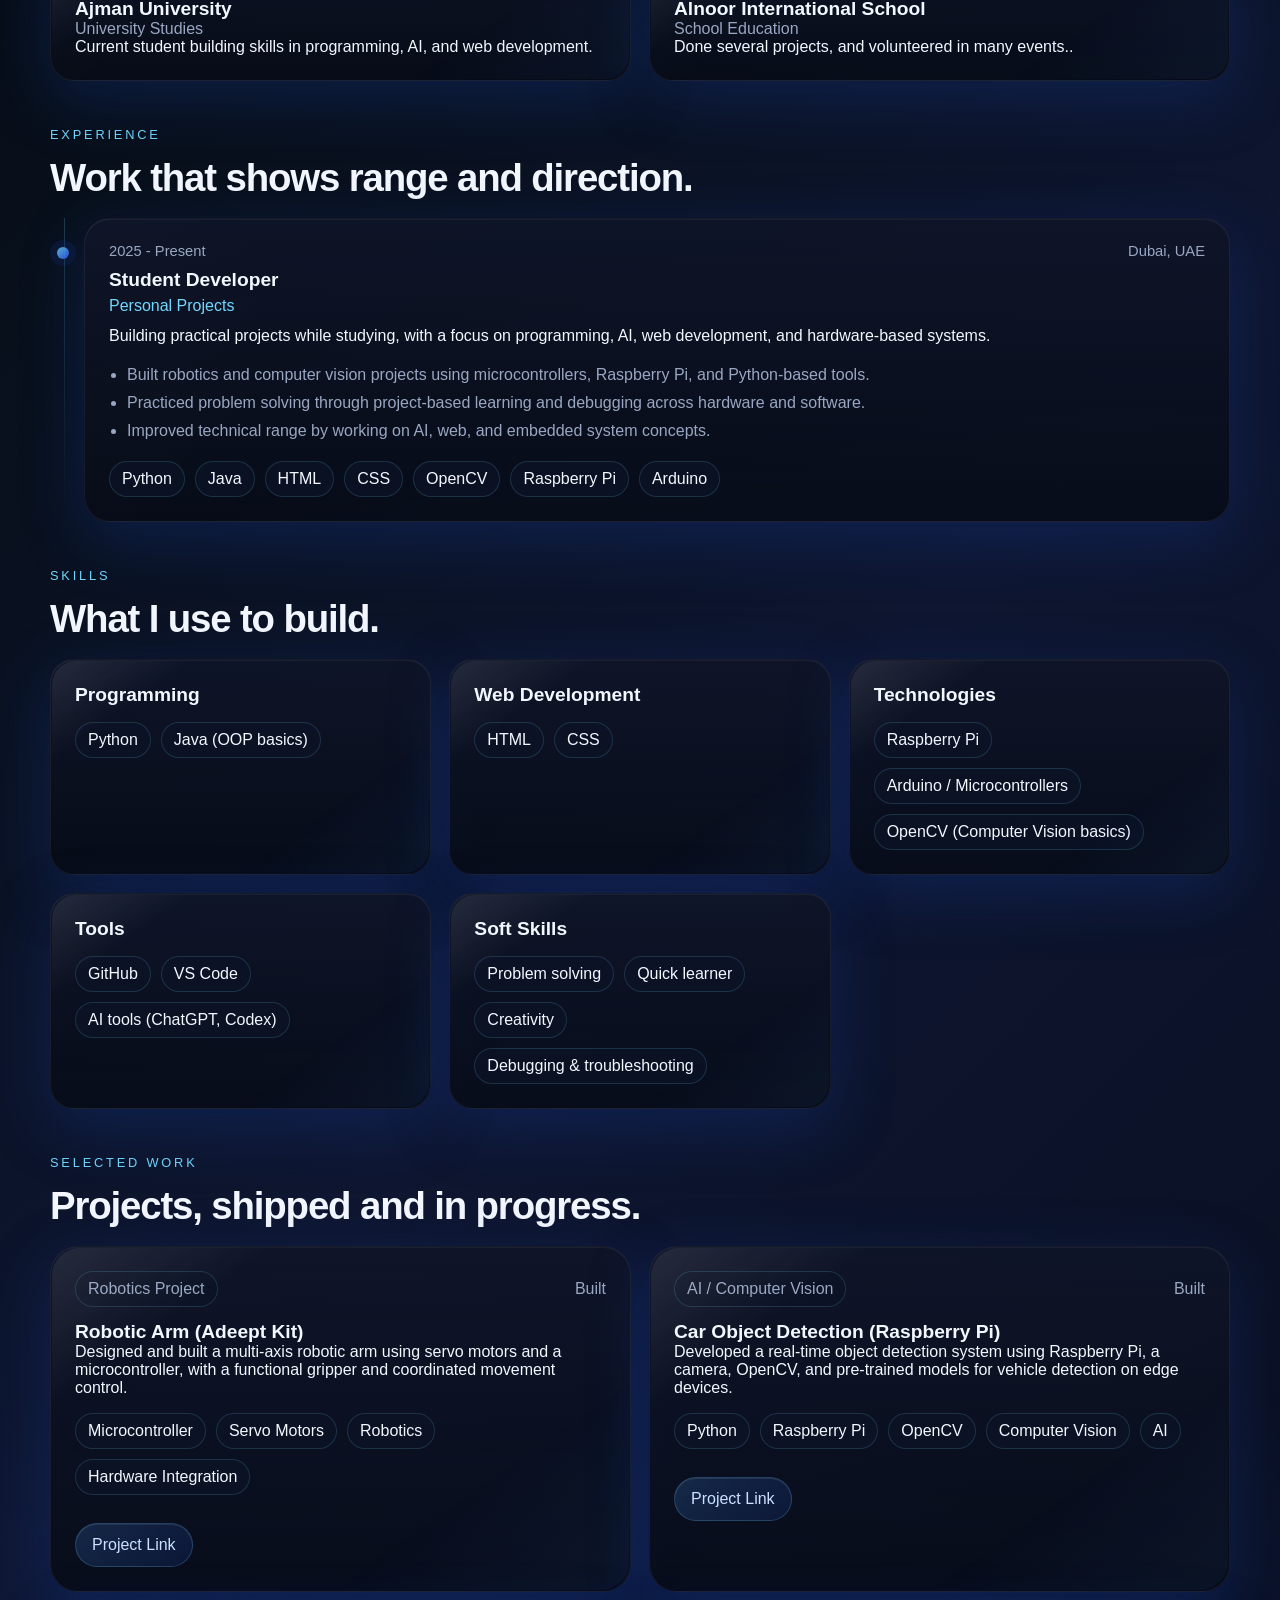
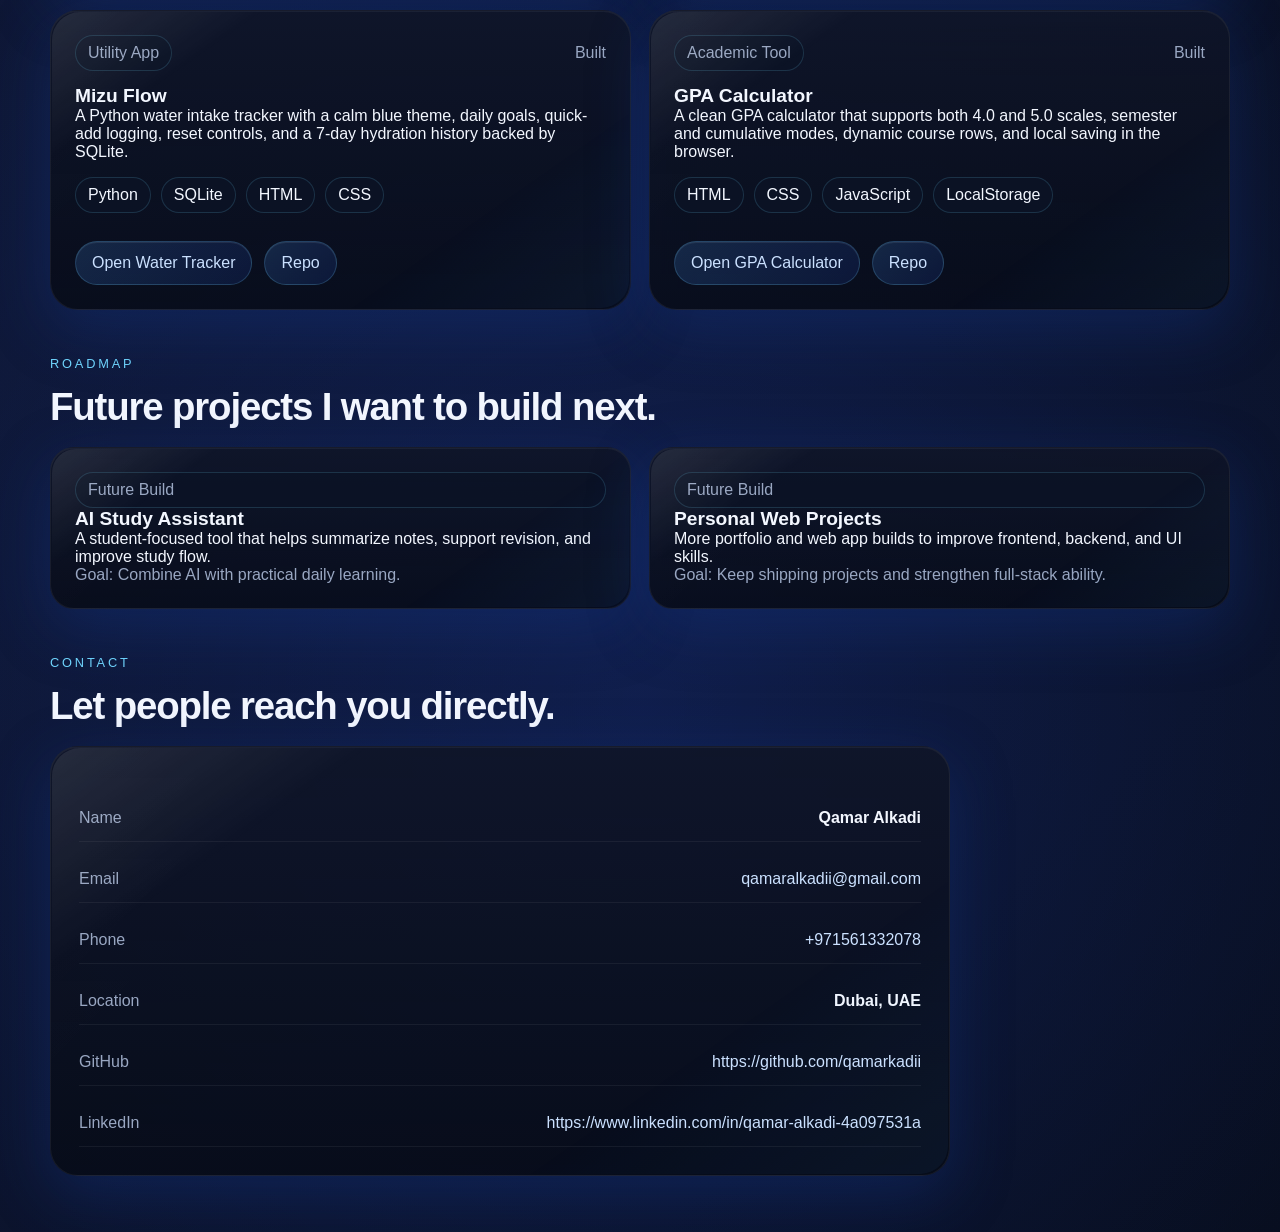
==== commit 9b7037cb: "Update index.html" ====
--- a/index.html
+++ b/index.html
@@ -70,7 +70,7 @@
             </div>
             <div class="about-grid">
                 <article class="panel">
-                    <p>Currently, I'm exploring programming, AI, and web development while improving my problem-solving and creativity. I like hands-on projects that combine software with hardware and help me learn by building.</p>
+                    <p>Artificial Intelligence exploring programming, AI, and web development while improving my problem-solving and creativity. I like hands-on projects that combine software with hardware and help me learn by building.</p>
                 </article>
                 <article class="panel">
                     <h3>Highlights</h3>
@@ -99,7 +99,7 @@
                     <div class="section-chip">2014 - 2025</div>
                     <h3>Alnoor International School</h3>
                     <p class="education-degree">School Education</p>
-                    <p>Completed school studies before starting university in 2025.</p>
+                    <p>Done several projects, and volunteered in many events..</p>
                 </article>
             </div>
         </section>
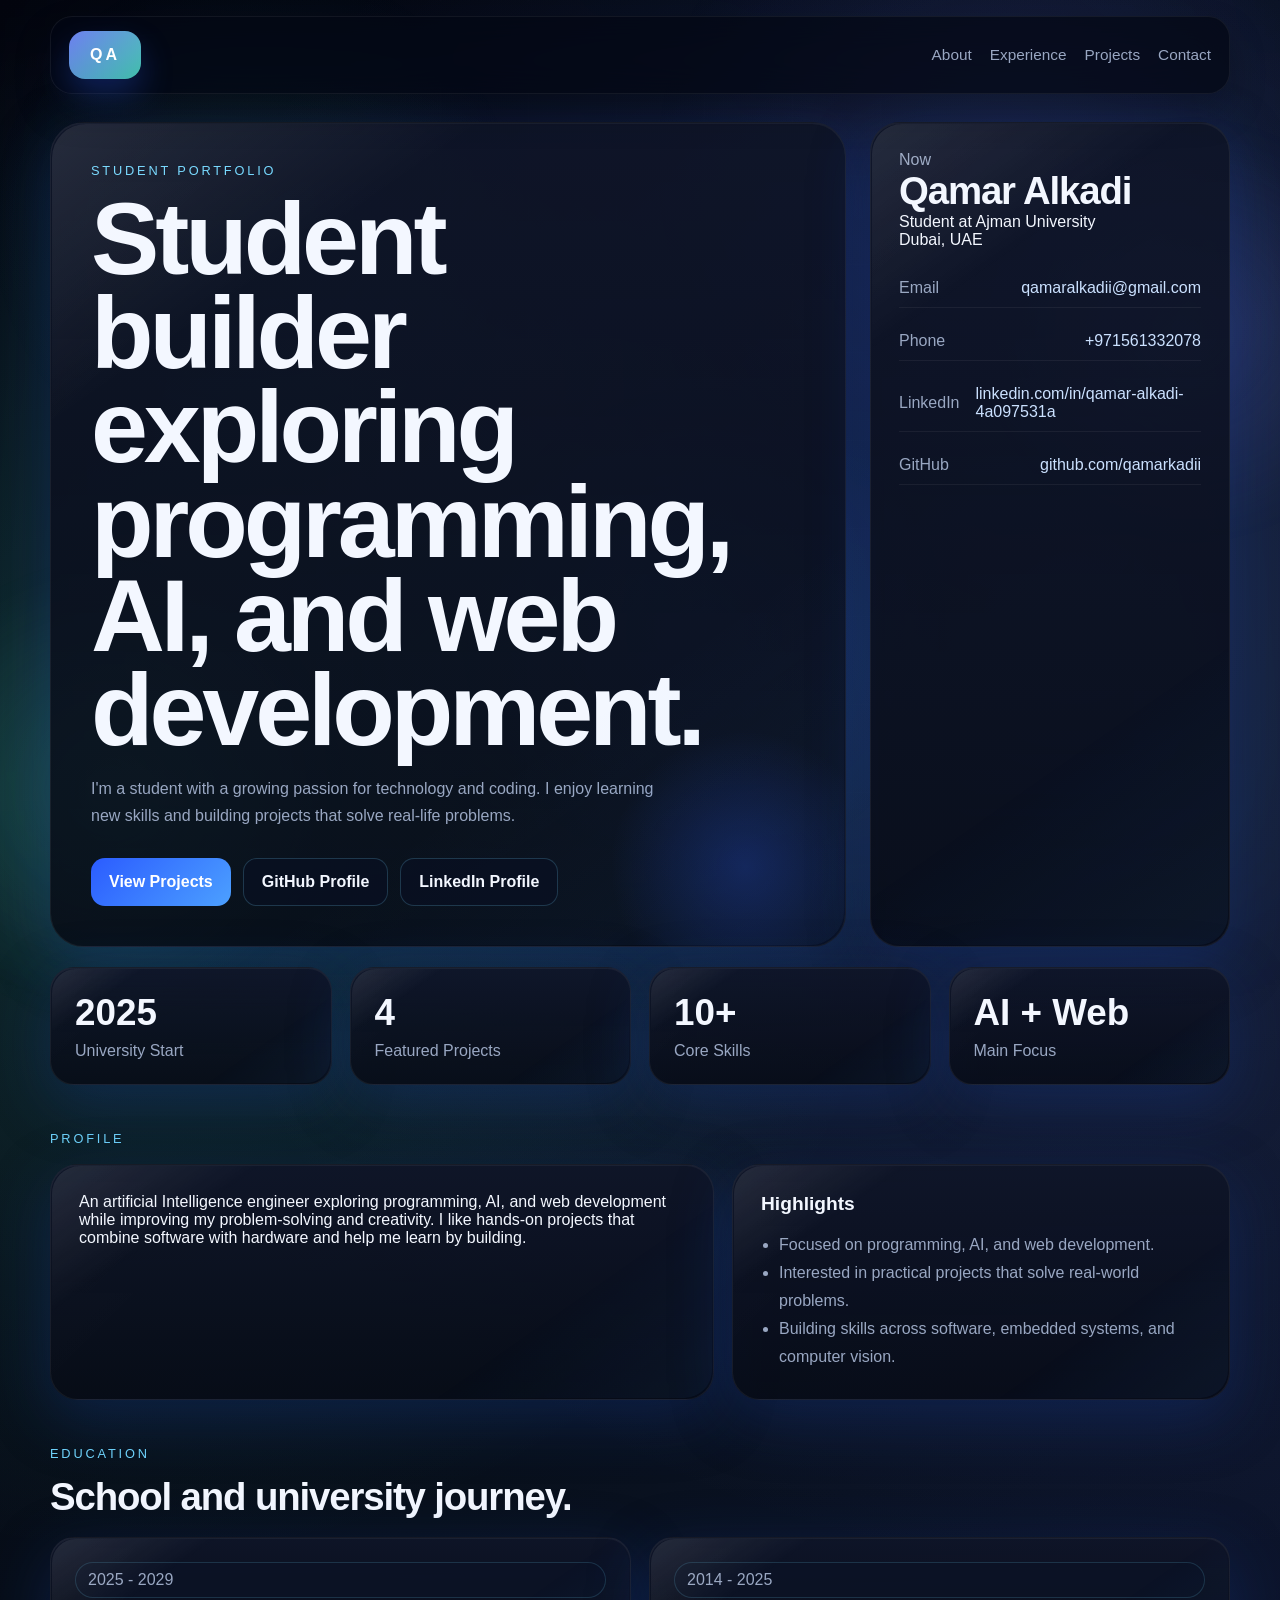
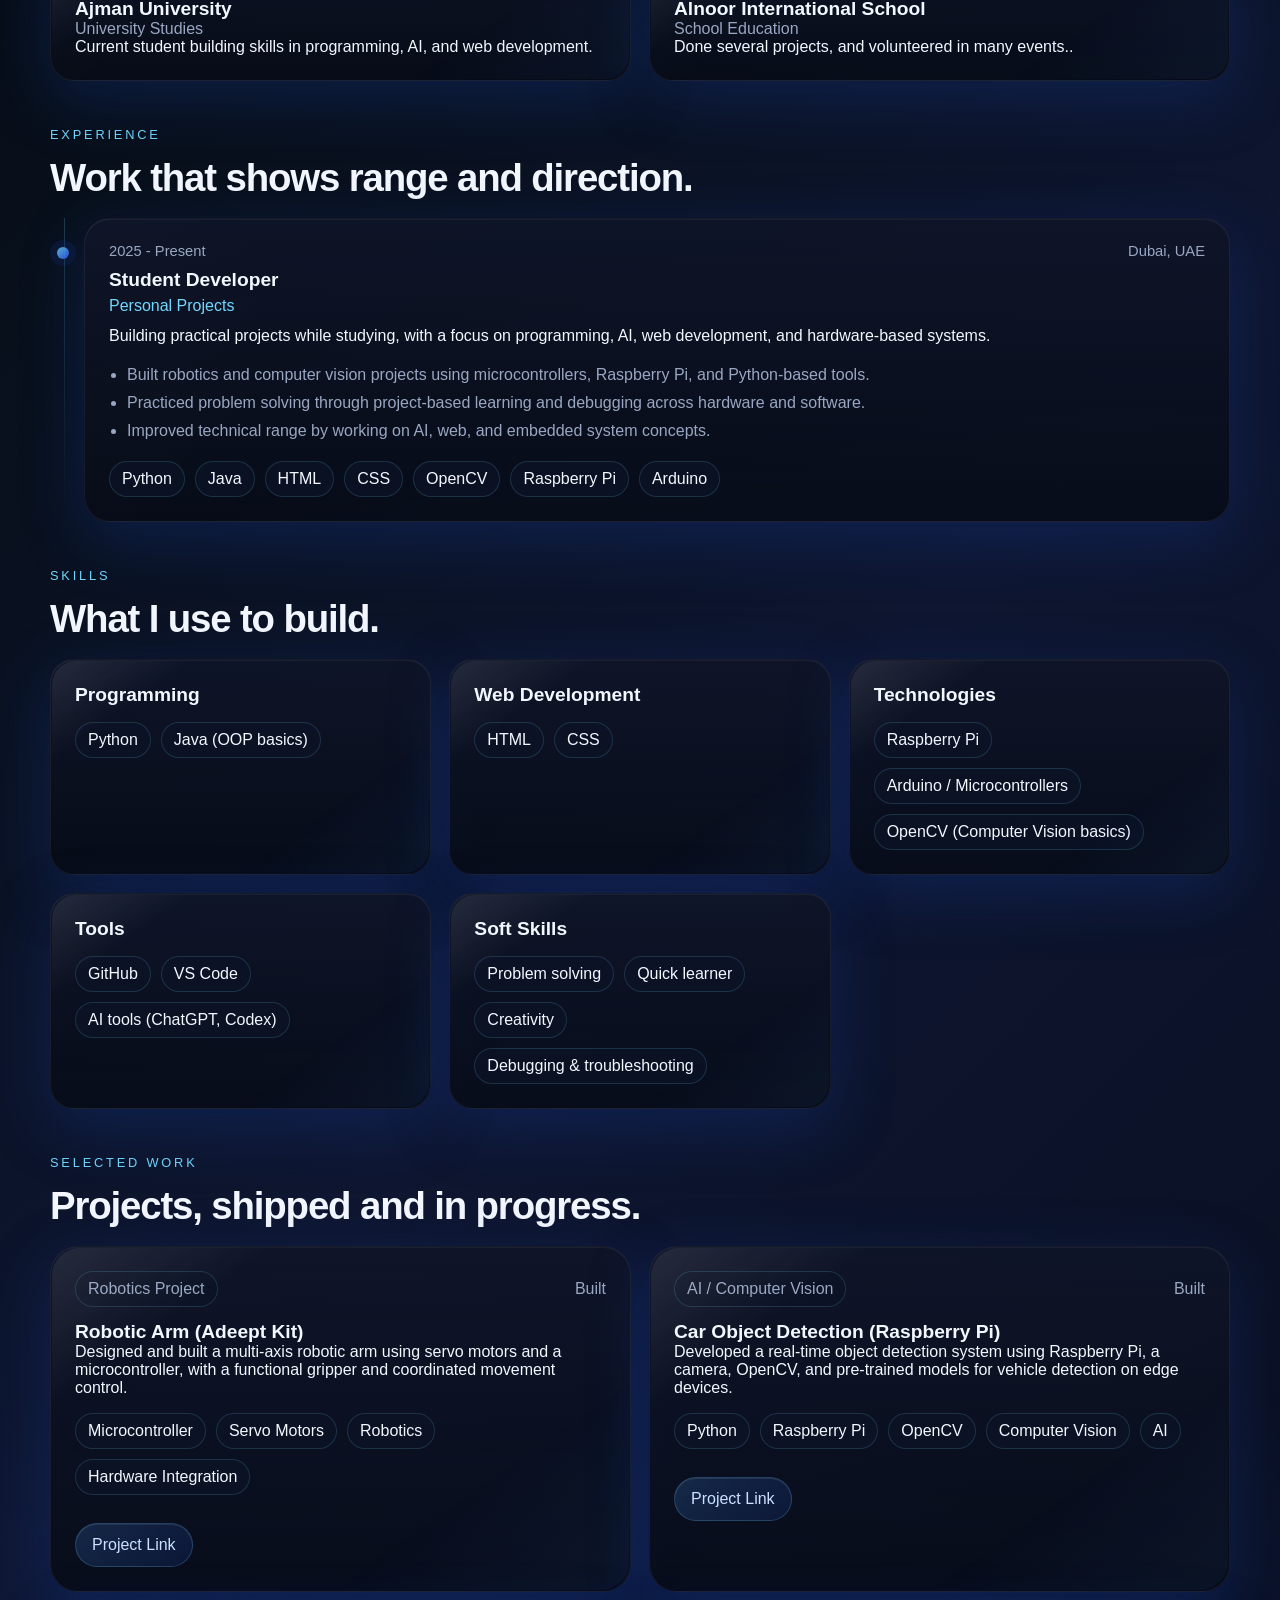
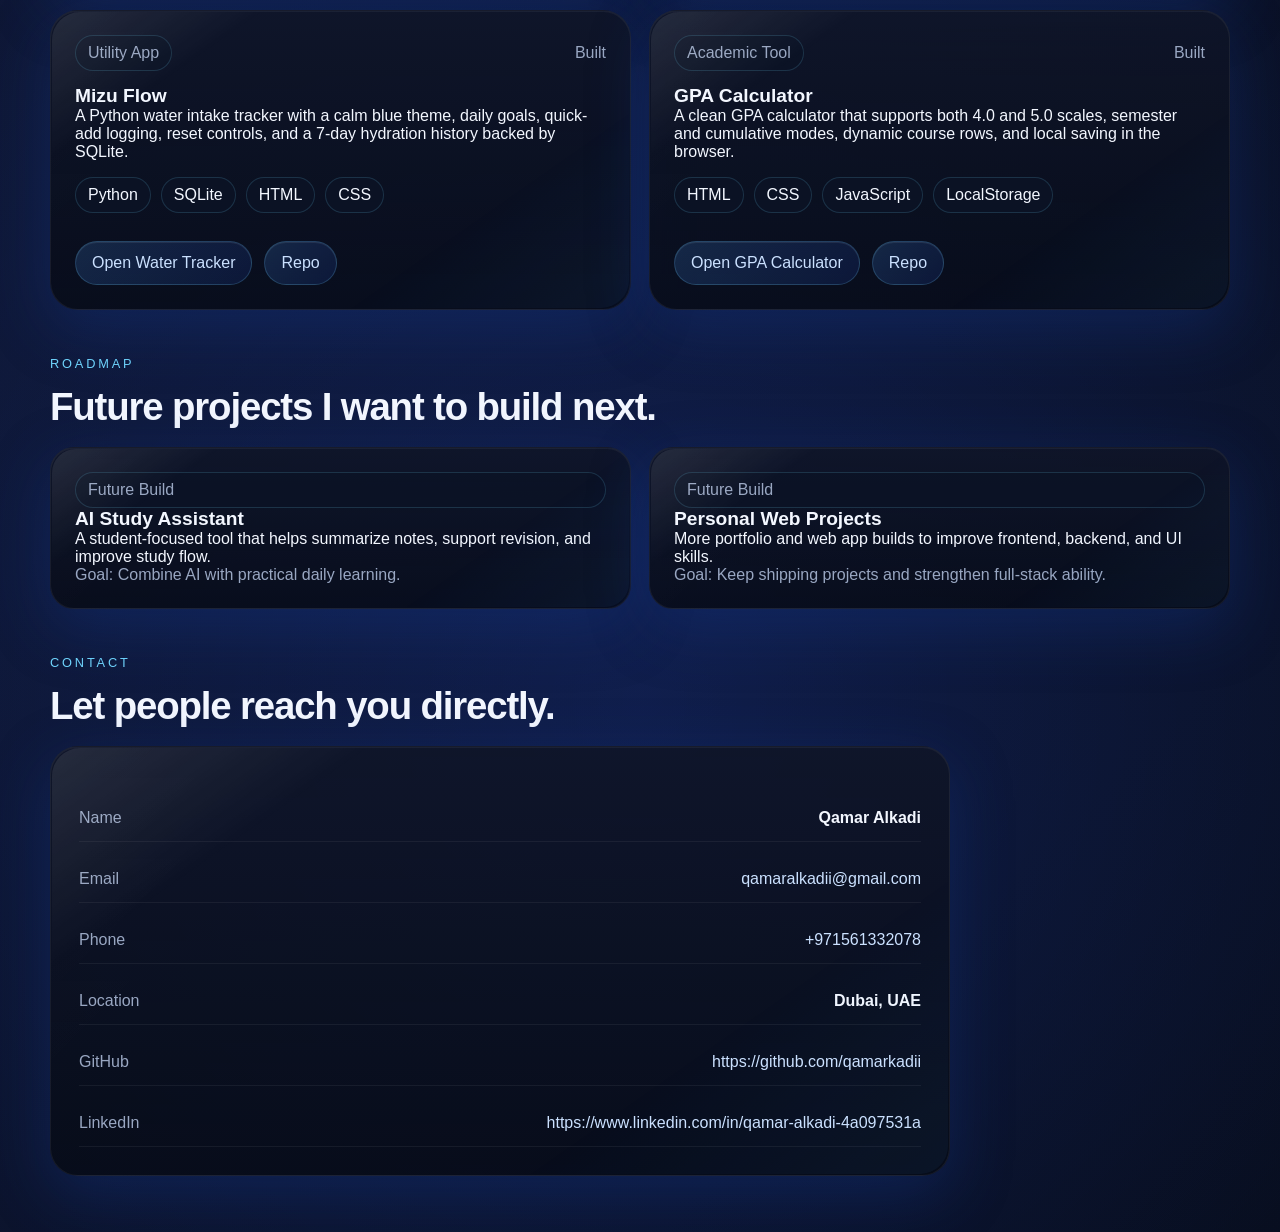
==== commit c658fe12: "Update index.html" ====
--- a/index.html
+++ b/index.html
@@ -70,7 +70,7 @@
             </div>
             <div class="about-grid">
                 <article class="panel">
-                    <p>Artificial Intelligence exploring programming, AI, and web development while improving my problem-solving and creativity. I like hands-on projects that combine software with hardware and help me learn by building.</p>
+                    <p>An artificial Intelligence engineer exploring programming, AI, and web development while improving my problem-solving and creativity. I like hands-on projects that combine software with hardware and help me learn by building.</p>
                 </article>
                 <article class="panel">
                     <h3>Highlights</h3>
